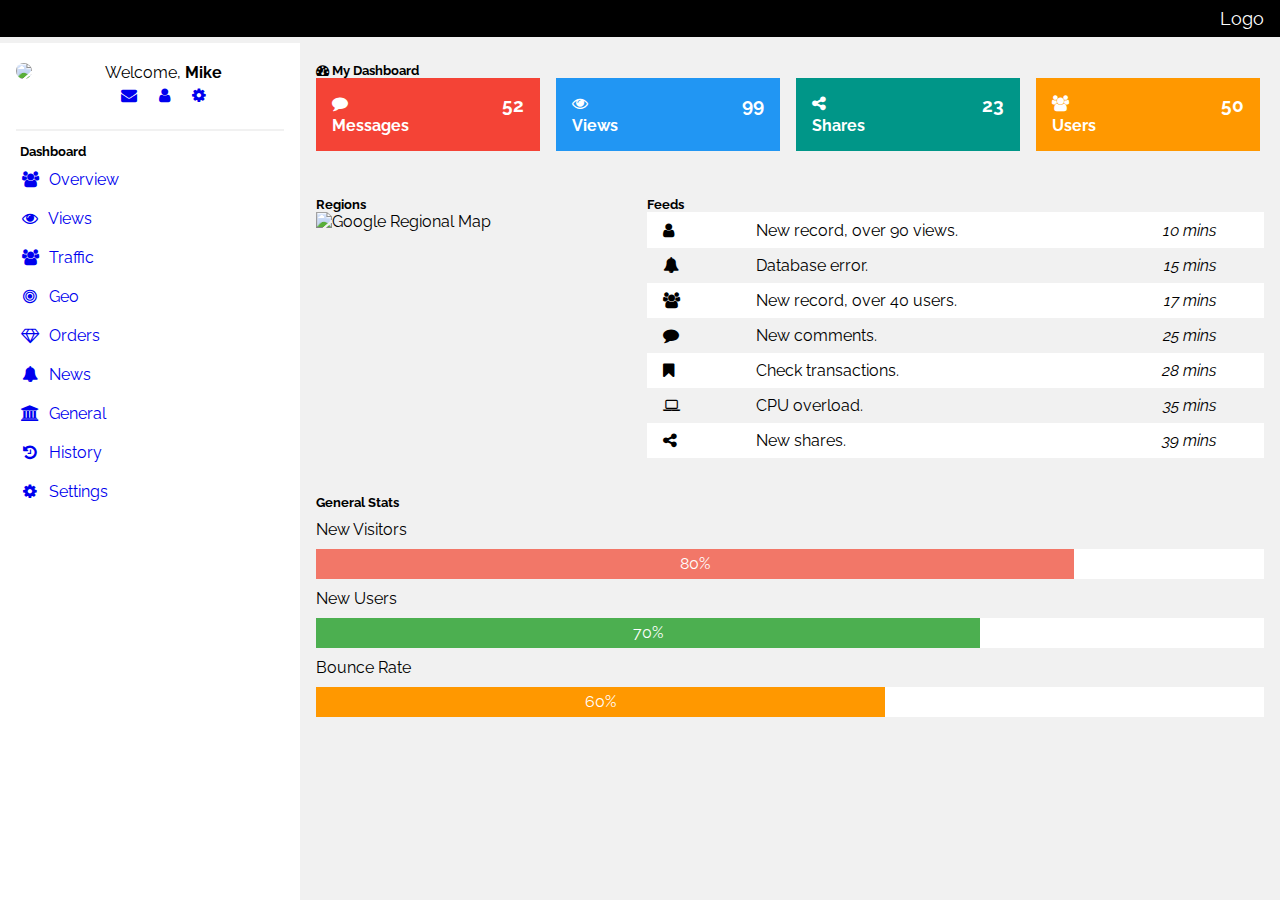
==== index.html @ c96e0cb7 "name change" ====
<!DOCTYPE html>
<html>
	<head>
		<title>Analytics Template</title>
		<meta charset="UTF-8">
		<meta name="viewport" content="width=device-width, initial-scale=1">
		<link rel="stylesheet" href="stylesheet.css" type="text/css">
		<link rel="stylesheet" href="grid-view.css">
		<link rel="stylesheet" href="https://www.w3schools.com/lib/w3.css">
		<link rel="stylesheet" href="https://fonts.googleapis.com/css?family=Raleway">
		<link rel="stylesheet" href="https://cdnjs.cloudflare.com/ajax/libs/font-awesome/4.7.0/css/font-awesome.min.css">
		<!-- Latest compiled and minified CSS -->
	</head>
	<body id="light-grey">
		<!-- Top container -->
		<div class="top-container clearfix">
			<button class="mobile-nav-btn" onclick="open()"><i class="fa fa-bars"></i>&nbsp;Menu
			</button>
			<span class="logo">Logo</span>
		</div>
		<!-- Sidenav/menu -->
		<nav class="sidenav animate-left" id="mySideNav">
			<div class="user-info clearfix">
				<div class="col-4 col">
					<img src="http://www.w3schools.com/w3images/avatar2.png" class="avatar">
				</div>
				<div class="col-8 col"><span>Welcome, <strong>Mike</strong></span><br>
					<a href="#" class="social-media-icons"><i class="fa fa-envelope"></i></a>
					<a href="#" class="social-media-icons"><i class="fa fa-user"></i></a>
					<a href="#" class="social-media-icons"><i class="fa fa-cog"></i></a>
				</div>
			<hr>
			<div class="container-dashboard clearfix">
				<h5>Dashboard</h5>
			</div>
				<a href="#" id="mobile-close-btn" onclick="close()" title="close menu"><i class="fa fa-remove fa-fw"></i>&nbsp; Close Menu</a>
				<a href="#" class="dashboard-btn"><i class="fa fa-users fa-fw"></i>&nbsp; Overview</a>
				<a href="#" class="dashboard-btn"><i class="fa fa-eye fa-fw"></i>&nbsp; Views</a>
				<a href="#" class="dashboard-btn"><i class="fa fa-users fa-fw"></i>&nbsp; Traffic</a>
				<a href="#" class="dashboard-btn"><i class="fa fa-bullseye fa-fw"></i>&nbsp; Geo</a>
				<a href="#" class="dashboard-btn"><i class="fa fa-diamond fa-fw"></i>&nbsp; Orders</a>
				<a href="#" class="dashboard-btn"><i class="fa fa-bell fa-fw"></i>&nbsp; News</a>
				<a href="#" class="dashboard-btn"><i class="fa fa-bank fa-fw"></i>&nbsp; General</a>
				<a href="#" class="dashboard-btn"><i class="fa fa-history fa-fw"></i>&nbsp; History</a>
				<a href="#" class="dashboard-btn"><i class="fa fa-cog fa-fw"></i>&nbsp; Settings</a>
		</nav>
		<!-- Overlay effect when opening sidenav on small screens -->
		<div class="sidenav-animate" onclick="close()" style="cursor: pointer; display: none;" title="close side menu" id="myOverlay"></div>
		<!-- PAGE CONTENT -->
		<div class="main">
			<!-- Header -->
			<header class="container clearfix"><b><h5><i class="fa fa-dashboard"></i> My Dashboard</h5></b></header>
			<div class="row clearfix">
				<div class="quarter clearfix">
					<div class="container color-container red">
						<div class="left"><i class="fa fa-comment w3-xxxlarge"></i>
						</div>
						<div class="right">
		       			<h3>52</h3>
		     			</div>
		     			<div class="clearfix"></div>
		     			<h4>Messages</h4>
					</div>
				</div>
				<div class="quarter">
			      <div class="container color-container blue">
			        	<div class="left"><i class="fa fa-eye w3-xxxlarge"></i></div>
			        	<div class="right">
			          	<h3>99</h3>
			        </div>
			        <div class="clearfix"></div>
			        <h4>Views</h4>
			      </div>
		    	</div>
			   <div class="quarter">
			      <div class="container color-container teal">
			        	<div class="left"><i class="fa fa-share-alt w3-xxxlarge"></i></div>
			        	<div class="right">
			          	<h3>23</h3>
			        	</div>
			        	<div class="clearfix"></div>
			        	<h4>Shares</h4>
			      </div>
			   </div>
			   <div class="quarter">
			      <div class="container orange color-container">
			        	<div class="left"><i class="fa fa-users w3-xxxlarge"></i></div>
			        	<div class="right">
			          	<h3>50</h3>
			        	</div>
			        <div class="clearfix"></div>
			        <h4>Users</h4>
			      </div>
			   </div>
			</div>
			<!-- News and Feeds -->
			<div class="container clearfix section">
				<div class="clearfix">
					<div class="col-4 map">
						<h5>Regions</h5>
						<img src="http://www.w3schools.com/w3images/region.jpg" alt="Google Regional Map">
					</div>
					<div class="col-8 feeds">
						<h5>Feeds</h5>
						<table class="feeds-table">
							<tbody>
								<tr>
									<td><i class="fa fa-user w3-blue w3-padding-tiny"></i></td>
									<td class="middle clearfix">New record, over 90 views.</td>
									<td class="right padding-right"><i>10 mins</i>
									</td>
								</tr>
								<tr>
            			<td><i class="fa fa-bell w3-red w3-padding-tiny"></i></td>
            			<td class="middle">Database error.</td>
            			<td class="right padding-right"><i>15 mins</i></td>
          			</tr>
								<tr>
			            <td><i class="fa fa-users w3-orange w3-text-white w3-padding-tiny"></i></td>
			            <td class="middle">New record, over 40 users.</td>
			            <td class="right padding-right"><i>17 mins</i></td>
			          </tr>
								<tr>
			            <td><i class="fa fa-comment w3-red w3-padding-tiny"></i></td>
			            <td class="middle">New comments.</td>
			            <td class="right padding-right"><i>25 mins</i></td>
			          </tr>
								<tr>
			            <td><i class="fa fa-bookmark w3-light-blue w3-padding-tiny"></i></td>
			            <td class="middle">Check transactions.</td>
			            <td class="right padding-right"><i>28 mins</i></td>
			          </tr>
								<tr>
			            <td><i class="fa fa-laptop w3-red w3-padding-tiny"></i></td>
			            <td class="middle">CPU overload.</td>
			            <td class="right padding-right"><i>35 mins</i></td>
			          </tr>
								<tr>
			            <td><i class="fa fa-share-alt w3-green w3-padding-tiny"></i></td>
			            <td class="middle">New shares.</td>
			            <td class="right padding-right"><i>39 mins</i></td>
			          </tr>
							</tbody>
						</table>
					</div>
				</div>
			</div>
			<section id="progressbars">
				<div class="container container2">
					<h5 class="progress-text">General Stats</h5>
					<p>New Visitors</p>
				<div class="wrapper-column">
					<div class="progressbar-full">
						<div class="progress-bar">
							<div class="inner-bar red2" id="bar-javascript" data-percent="80%">80%
							</div>
						</div>
						</div>
					</div>
					<p>New Users</p>
					<div class="wrapper-column">
						<div class="progressbar-full">
						<div class="progress-bar">
							<div class="inner-bar green" id="bar-javascript" data-percent="70%">70%
							</div>
						</div>
						</div>
					</div>
				<p>Bounce Rate</p>
				<div class="wrapper-column margin-bottom">
					<div class="progressbar-full">
						<div class="progress-bar">
							<div class="inner-bar yellow" id="bar-javascript" data-percent="60%">60%
							</div>
						</div>
						</div>
					</div>
				</div>
			</section>
		</div>
		<script>
		    $(window).on("scroll", function() {
            var innerBar = $(".inner-bar");
            var yScroll = window.pageYOffset;
            var position = $("#progressbars").offset().top;

            if (yScroll > position - 10) {

                $.each(innerBar, function(index, value) {
                    $(this).animate({
                        width: $(this).data("percent")
                    }, 1500);
                });
            }
        });
		</script>
	</body>
</html>
---- stylesheet.css ----
/**
*
**/

* {
	box-sizing: border-box;
	margin: 0;
	padding: 0;
}

#light-grey {
	font-family: "Raleway";
	background-color: #f1f1f1;
	color: #000;
}

.clearfix:before, .clearfix:after {
	clear: both;
	display: table;
	content: "";
}

.col-1 {width: 8.33%;}
.col-2 {width: 16.66%;}
.col-3 {width: 25%;}
.col-4 {width: 33.33%;}
.col-5 {width: 41.66%;}
.col-6 {width: 50%;}
.col-7 {width: 58.33%;}
.col-8 {width: 66.66%;}
.col-9 {width: 75%;}
.col-10 {width: 83.33%;}
.col-11 {width: 91.66%;}
.col-12 {width: 100%;}

.container {
	padding: 0.01em 16px;
}

/* Top container */

.top-container {
	z-index: 4;
	background-color: #000;
	color: #fff;
	padding: 8px 16px;
	font-size: 18px;
	top: 0;
	position: fixed;
	width: 100%;
}

.mobile-nav-btn {
	display: none;
	padding: 0;
	color: #fff;
	border: none;
	outline: 0;
	overflow: hidden;
	text-decoration: none;
	cursor: pointer;
	white-space: nowrap;
}

.logo {
	float: right;
}

/* Sidenav/menu */

.sidenav {
	z-index: 3;
	width: 300px;
	height: 100%;
	background-color: #fff;
	position: fixed;
	overflow: auto;
}

.user-info {
	padding: 0.01em 16px;
	margin-top: 20px;
}

.col {
	float: left;
}

.col-8 {
	margin-bottom: 20px;
}

.avatar {
	width: 46px;
	margin-right: 16px;
	border-radius: 50%;
	border-style: none;
}

.sidenav a:not(.social-media-icons) {
	display: block;
}

.social-media-icons {
	display: inline-block;
	padding: 4px 2px 4px 16px;
	text-decoration: none;
	background-color .25s,color .15s,box-shadow .15s,opacity .25s,filter .25s,border .15s;
}

.sidenav.fa {
	background-color .25s,color .15s,box-shadow .15s,opacity .25s,filter .25s,border .15s;
}

.fa-envelope:hover {
	color: red;
}

.fa-user:hover {
	color: green;
}

.fa-cog:hover {
	color: blue;
}

.container-dashboard {
	display: inline-block;
	padding-left: 4px;
}

.container-dashboard h5 {
	font-family: inherit;
}

.sidenav hr {
	border: 1px solid #f1f1f1;
	margin: 10px 0px;
}

#mobile-close-btn {
	padding: 4px 2px 4px 16px;
	text-decoration: none;
	color: #fff;
   background-color: #616161;
   width: 100%;
   display: none;
}

.dashboard-btn {
	padding: 10px 2px 10px 4px;
	text-decoration: none;
	display: inline-block;
	background-color .25s,color .15s,box-shadow .15s,opacity .25s,filter .25s,border .15s;
}

.dashboard-btn:hover {
	background-color: #f1f1f1;
}

.dashboard-btn:focus {
	background-color: #2196F3;
	color: #fff;
	margin: 0;
	padding: 10px;
}

.dashboard-btn:last-child {
	margin-bottom: 15px;
}

@keyframes animateleft {
	0% {
		left: -300px;
		opacity: 0;
	}
	100% {
		left: 0;
		opacity: 1;
	}
}

/* PAGE CONTENT */

div.main {
	margin-top: 43px;
	margin-left: 300px;
	transition: margin-left .4s;
}

/* Header */

.container h5:not(.progress-text) {
	margin-top: 20px;
	font-family: inherit;
}

.row {
	padding: 0 8px;
	margin-bottom: 16px;
}

.quarter {
	width: 24.9%;
	float: left;
	padding: 0 8px;
}

.color-container h3, .container h4 {
	font-family: inherit;
}

.color-container {
	color: #fff;
	padding: 16px;
}

.red {
	background-color: #f44336;
}

.left {
	float: left;
}

.right {
	float: right;
}

.blue {
	background-color: #2196F3;
}

.teal {
	background-color: #009688;
}

.orange {
	background-color: #ff9800;
}

/* News and Feeds */

.section {
	margin-top: 16px;
	margin-bottom: 16px;
}

.map {
	display: inline-block;
	float: left;
	margin-top: 10px;
}

.feeds {
	display: inline-block;
	float: left;
	padding-left: 15px;
}

.map img {
	width: 100%;
	border-style: none;
}

.feeds {
	float: left;
	margin-top: 10px;
}

.feeds h5 {
	margin-top: 10px;
}

.feeds-table {
	width: 100%;
}

table {
	border-top: 1px solid #fff;
	border-collapse: collapse;
}

tr {
	width: 100%;
	padding: 8px;
}

tr:nth-child(odd) {
	background-color: #fff;
}

td {
	padding: 8px 32px 8px 16px;
}

.padding-right {
	padding-right: 48px;
}

.middle {
	text-align: left;
}

/*Progress Bar*/

.progress-text {
	margin-bottom: 10px;
	font-family: inherit;
}

.progress-text {
	width: 90%;
}

.container2 p {
	margin: 10px 0;
}

.progress-bar {
	position: relative;
  background-color: #fff;
  padding: 15px 0;
}

.progressbar-full {
	width: 100%;
}

.inner-bar {
	overflow: hidden;
	position: absolute;
	height: 100%;
	top: 0;
	bottom: 0;
	text-align: center;
	padding: 5px;
	color: #fff;
}

.red2 {
	background-color: #f27768;
	width: 80%;
}

.green {
	background-color: #4CAF50;
	width: 70%;
}

.yellow {
	background-color: #ff9800;
	width: 60%;
}

.margin-bottom {
	margin-bottom: 30px;
}
---- grid-view.css ----
.col-1 {width: 8.33%;}
.col-2 {width: 16.66%;}
.col-3 {width: 25%;}
.col-4 {width: 33.33%;}
.col-5 {width: 41.66%;}
.col-6 {width: 50%;}
.col-7 {width: 58.33%;}
.col-8 {width: 66.66%;}
.col-9 {width: 75%;}
.col-10 {width: 83.33%;}
.col-11 {width: 91.66%;}
.col-12 {width: 100%;}
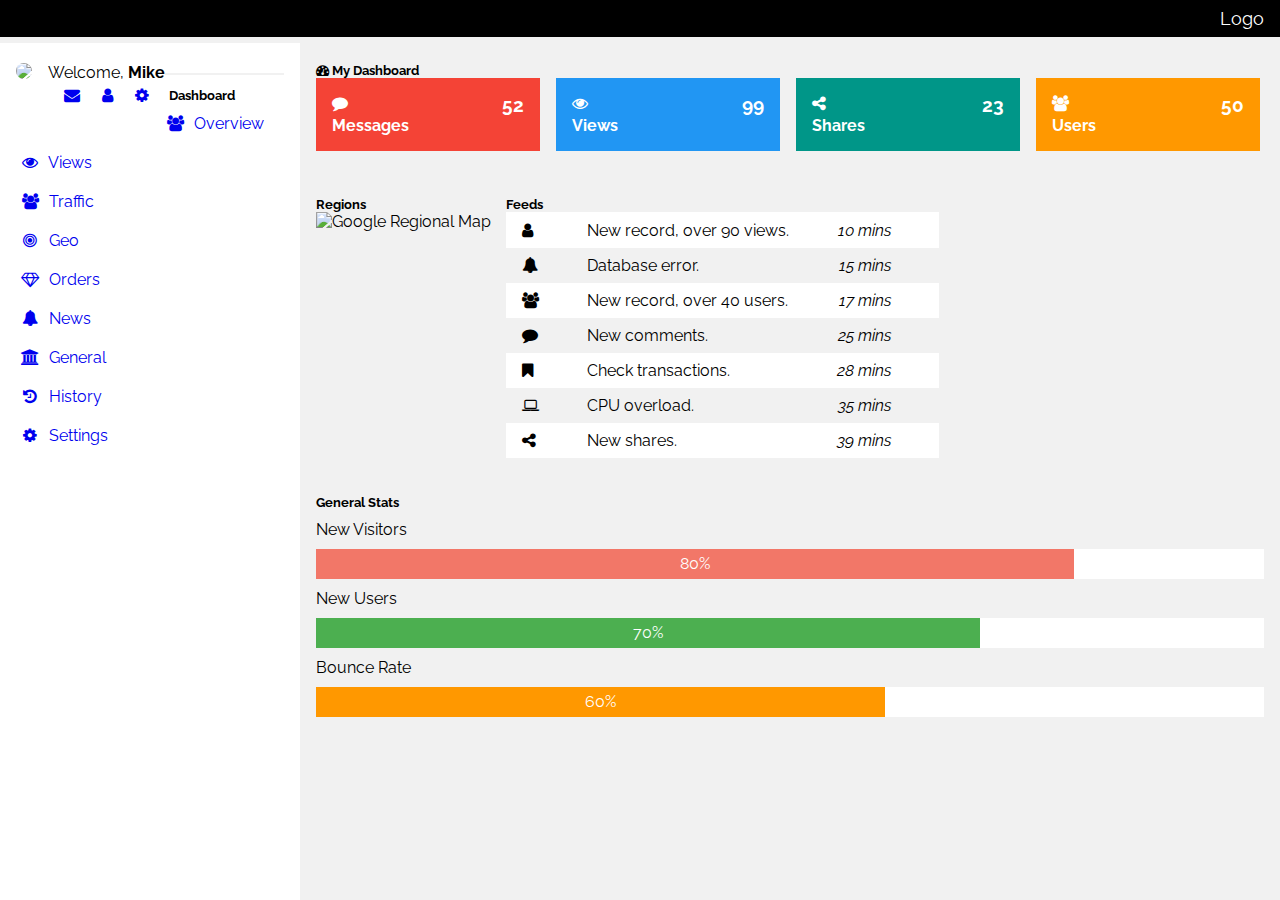
==== commit 0c72d424: "javascript" ====
--- a/index.html
+++ b/index.html
@@ -9,8 +9,6 @@
 		<link rel="stylesheet" href="https://www.w3schools.com/lib/w3.css">
 		<link rel="stylesheet" href="https://fonts.googleapis.com/css?family=Raleway">
 		<link rel="stylesheet" href="https://cdnjs.cloudflare.com/ajax/libs/font-awesome/4.7.0/css/font-awesome.min.css">
-		<!-- Latest compiled and minified CSS -->
-	</head>
 	<body id="light-grey">
 		<!-- Top container -->
 		<div class="top-container clearfix">
--- a/stylesheet.css
+++ b/stylesheet.css
@@ -1,37 +1,12 @@
 /**
 *
 **/
-
-* {
-	box-sizing: border-box;
-	margin: 0;
-	padding: 0;
-}
 
 #light-grey {
 	font-family: "Raleway";
 	background-color: #f1f1f1;
 	color: #000;
 }
-
-.clearfix:before, .clearfix:after {
-	clear: both;
-	display: table;
-	content: "";
-}
-
-.col-1 {width: 8.33%;}
-.col-2 {width: 16.66%;}
-.col-3 {width: 25%;}
-.col-4 {width: 33.33%;}
-.col-5 {width: 41.66%;}
-.col-6 {width: 50%;}
-.col-7 {width: 58.33%;}
-.col-8 {width: 66.66%;}
-.col-9 {width: 75%;}
-.col-10 {width: 83.33%;}
-.col-11 {width: 91.66%;}
-.col-12 {width: 100%;}
 
 .container {
 	padding: 0.01em 16px;
@@ -80,10 +55,6 @@
 .user-info {
 	padding: 0.01em 16px;
 	margin-top: 20px;
-}
-
-.col {
-	float: left;
 }
 
 .col-8 {
--- a/grid-view.css
+++ b/grid-view.css
@@ -1,12 +1,70 @@
-.col-1 {width: 8.33%;}
-.col-2 {width: 16.66%;}
-.col-3 {width: 25%;}
-.col-4 {width: 33.33%;}
-.col-5 {width: 41.66%;}
-.col-6 {width: 50%;}
-.col-7 {width: 58.33%;}
-.col-8 {width: 66.66%;}
-.col-9 {width: 75%;}
-.col-10 {width: 83.33%;}
-.col-11 {width: 91.66%;}
-.col-12 {width: 100%;}+/**
+	*
+**/
+
+* {
+	box-sizing: border-box;
+	padding: 0;
+	margin: 0;
+}
+
+.clearfix::after,
+.clearfix::before {
+	display: table;
+	content: " ";
+	clear: both;
+}
+
+#gray {
+	color: #000;
+	background-color: #f5f7f8;
+}
+
+[class^="col-"] {
+	float: left;
+}
+
+@media (min-width: 300px) and (max-width: 600px) {
+.col-sm-1{width:8.33333%}
+.col-sm-2{width:16.66666%}
+.col-sm-3,.mquarter{width:24.99999%}
+.col-sm-4,.mthird{width:33.33333%}
+.col-sm-5{width:41.66666%}
+.col-sm-6,.mhalf{width:49.99999%}
+.col-sm-7{width:58.33333%}
+.col-sm-8,.mtwothird{width:66.66666%}
+.col-sm-9,.mthreequarter{width:74.99999%}
+.col-sm-10{width:83.33333%}
+.col-sm-11{width:91.66666%}
+.col-sm-12{width:100%}
+}
+
+@media (min-width: 601px) and (max-width: 749px){
+.col-m-1 {width: 8.33%;}
+.col-m-2 {width: 16.66%;}
+.col-m-3 {width: 25%;}
+.col-m-4 {width: 33.33%;}
+.col-m-5 {width: 41.66%;}
+.col-m-6 {width: 50%;}
+.col-m-7 {width: 58.33%;}
+.col-m-8 {width: 66.66%;}
+.col-m-9 {width: 75%;}
+.col-m-10 {width: 83.33%;}
+.col-m-11 {width: 91.66%;}
+.col-m-12 {width: 100%;}
+
+
+@media (min-width:750px) and (max-width: 1050px) {
+.col-lg-1{width:8.33333%}
+.col-lg-2{width:16.66666%}
+.col-lg-3,.lquarter{width:24.99999%}
+.col-lg-4,.lthird{width:33.33333%}
+.col-lg-5{width:41.66666%}
+.col-lg-6,.lhalf{width:49.99999%}
+.col-lg-7{width:58.33333%}
+.col-lg-8,.ltwothird{width:66.66666%}
+.col-lg-9,.lthreequarter{width:74.99999%}
+.col-lg-10{width:83.33333%}
+.col-lg-11{width:91.66666%}
+.col-lg-12{width:100%}
+}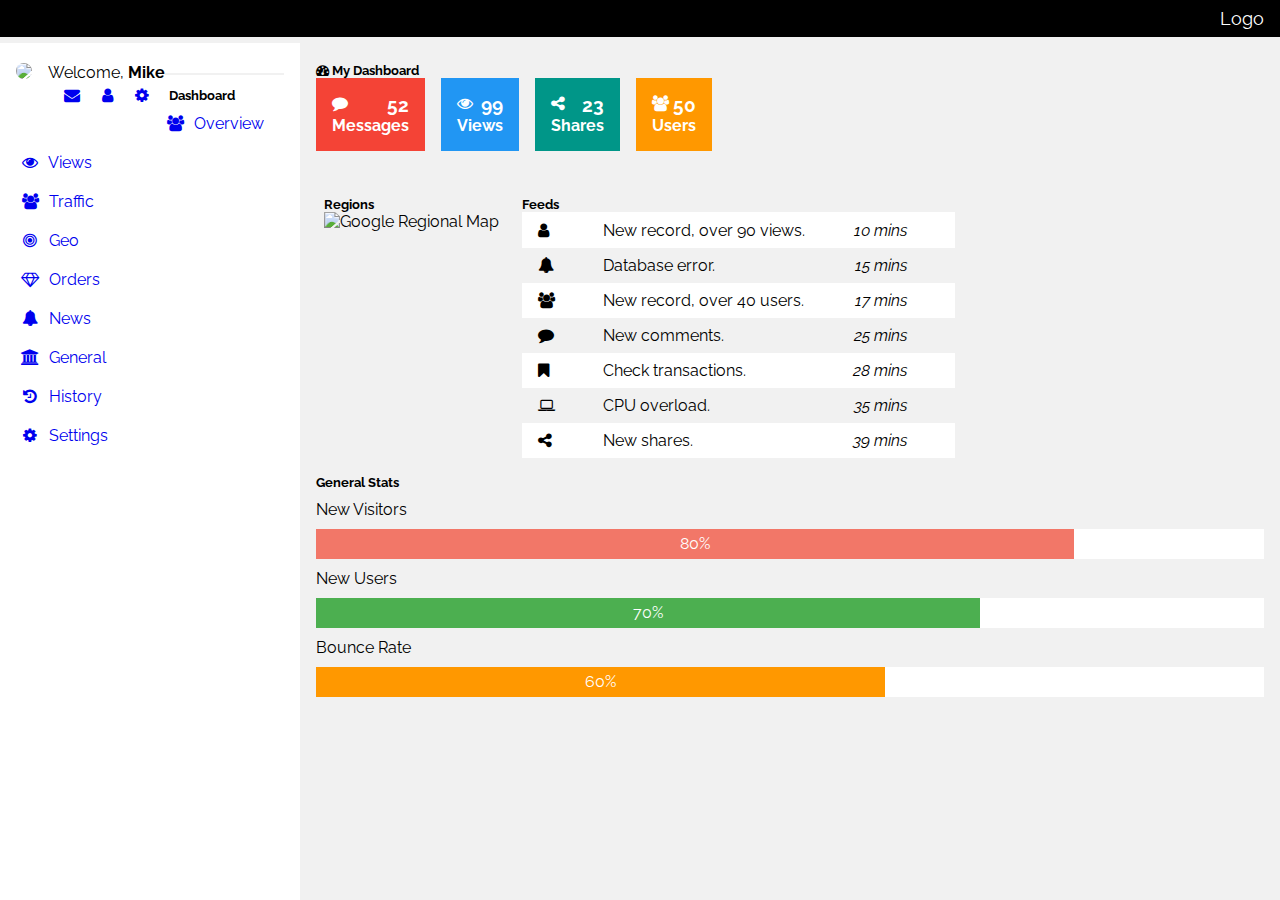
==== commit 14cb1b45: "javascript" ====
--- a/index.html
+++ b/index.html
@@ -22,7 +22,7 @@
 				<div class="col-4 col">
 					<img src="http://www.w3schools.com/w3images/avatar2.png" class="avatar">
 				</div>
-				<div class="col-8 col"><span>Welcome, <strong>Mike</strong></span><br>
+				<div class="col-sm-8 col-m-8 col-lg-8"><span>Welcome, <strong>Mike</strong></span><br>
 					<a href="#" class="social-media-icons"><i class="fa fa-envelope"></i></a>
 					<a href="#" class="social-media-icons"><i class="fa fa-user"></i></a>
 					<a href="#" class="social-media-icons"><i class="fa fa-cog"></i></a>
@@ -49,7 +49,7 @@
 			<!-- Header -->
 			<header class="container clearfix"><b><h5><i class="fa fa-dashboard"></i> My Dashboard</h5></b></header>
 			<div class="row clearfix">
-				<div class="quarter clearfix">
+				<div class="col-sm-12 col-m-12 col-lg-3 clearfix">
 					<div class="container color-container red">
 						<div class="left"><i class="fa fa-comment w3-xxxlarge"></i>
 						</div>
@@ -60,7 +60,7 @@
 		     			<h4>Messages</h4>
 					</div>
 				</div>
-				<div class="quarter">
+				<div class="col-sm-12 col-m-12 col-lg-3">
 			      <div class="container color-container blue">
 			        	<div class="left"><i class="fa fa-eye w3-xxxlarge"></i></div>
 			        	<div class="right">
@@ -70,7 +70,7 @@
 			        <h4>Views</h4>
 			      </div>
 		    	</div>
-			   <div class="quarter">
+			   <div class="col-sm-12 col-m-12 col-lg-3">
 			      <div class="container color-container teal">
 			        	<div class="left"><i class="fa fa-share-alt w3-xxxlarge"></i></div>
 			        	<div class="right">
@@ -80,7 +80,7 @@
 			        	<h4>Shares</h4>
 			      </div>
 			   </div>
-			   <div class="quarter">
+			   <div class="col-sm-12 col-m-12 col-lg-3">
 			      <div class="container orange color-container">
 			        	<div class="left"><i class="fa fa-users w3-xxxlarge"></i></div>
 			        	<div class="right">
@@ -94,11 +94,11 @@
 			<!-- News and Feeds -->
 			<div class="container clearfix section">
 				<div class="clearfix">
-					<div class="col-4 map">
+					<div class="col-sm-12 col-m-12 col-lg-4 map">
 						<h5>Regions</h5>
 						<img src="http://www.w3schools.com/w3images/region.jpg" alt="Google Regional Map">
 					</div>
-					<div class="col-8 feeds">
+					<div class="col-sm-12 col-m-12 col-lg-12 feeds">
 						<h5>Feeds</h5>
 						<table class="feeds-table">
 							<tbody>
@@ -150,7 +150,7 @@
 				<div class="wrapper-column">
 					<div class="progressbar-full">
 						<div class="progress-bar">
-							<div class="inner-bar red2" id="bar-javascript" data-percent="80%">80%
+							<div class="inner-bar red2" data-percent="80%">80%
 							</div>
 						</div>
 						</div>
@@ -159,7 +159,7 @@
 					<div class="wrapper-column">
 						<div class="progressbar-full">
 						<div class="progress-bar">
-							<div class="inner-bar green" id="bar-javascript" data-percent="70%">70%
+							<div class="inner-bar green" data-percent="70%">70%
 							</div>
 						</div>
 						</div>
@@ -168,7 +168,7 @@
 				<div class="wrapper-column margin-bottom">
 					<div class="progressbar-full">
 						<div class="progress-bar">
-							<div class="inner-bar yellow" id="bar-javascript" data-percent="60%">60%
+							<div class="inner-bar yellow" data-percent="60%">60%
 							</div>
 						</div>
 						</div>
--- a/stylesheet.css
+++ b/stylesheet.css
@@ -57,7 +57,7 @@
 	margin-top: 20px;
 }
 
-.col-8 {
+.col-lg-8, .col-sm-8, .col-m-8 {
 	margin-bottom: 20px;
 }
 
@@ -171,8 +171,7 @@
 	margin-bottom: 16px;
 }
 
-.quarter {
-	width: 24.9%;
+.col-sm-12, .col-m-12, .col-lg-3 {
 	float: left;
 	padding: 0 8px;
 }
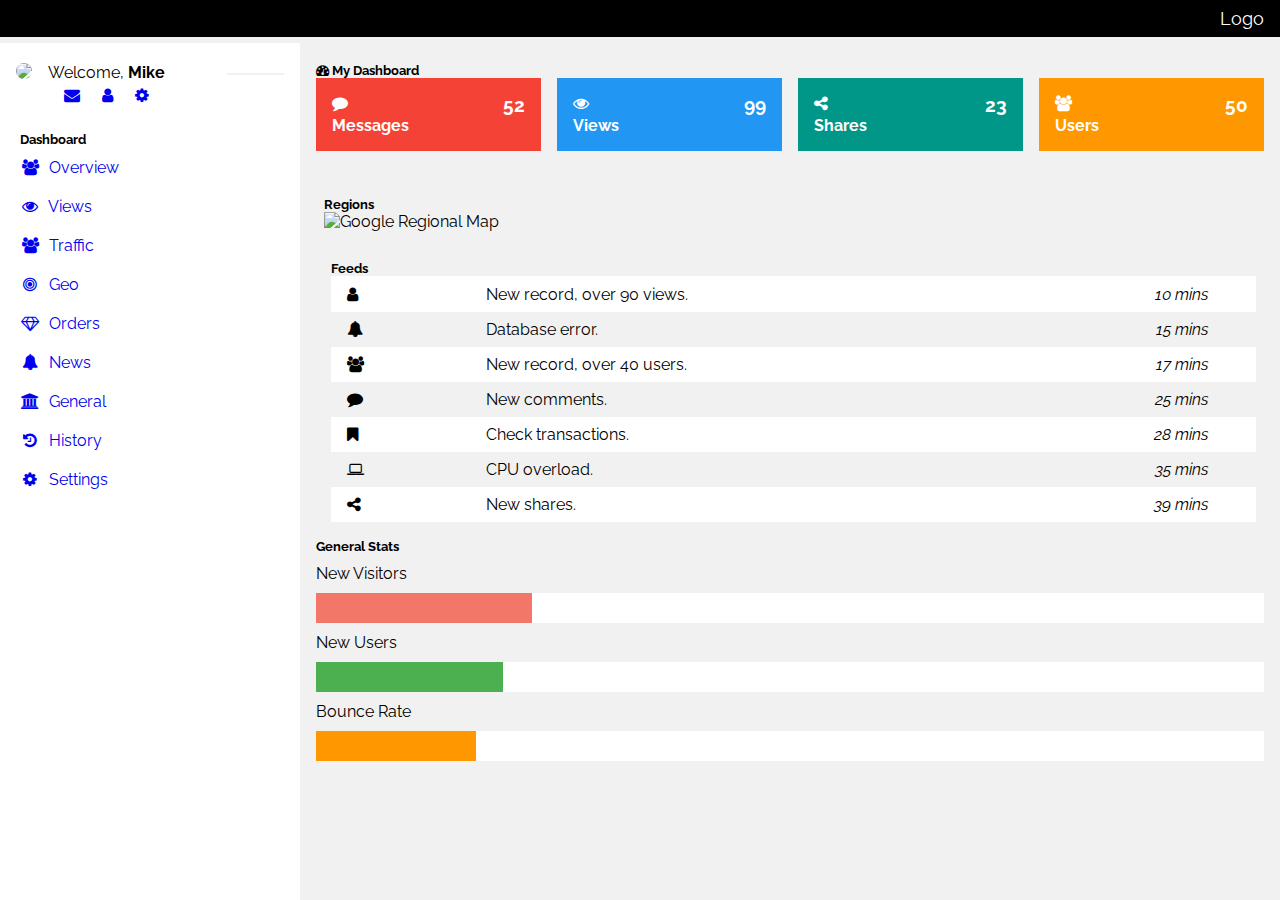
==== commit 459656ea: "Fixes" ====
--- a/index.html
+++ b/index.html
@@ -150,7 +150,7 @@
 				<div class="wrapper-column">
 					<div class="progressbar-full">
 						<div class="progress-bar">
-							<div class="inner-bar red2" data-percent="80%">80%
+							<div class="inner-bar red2" data-percent="80%">
 							</div>
 						</div>
 						</div>
@@ -159,7 +159,7 @@
 					<div class="wrapper-column">
 						<div class="progressbar-full">
 						<div class="progress-bar">
-							<div class="inner-bar green" data-percent="70%">70%
+							<div class="inner-bar green" data-percent="70%">
 							</div>
 						</div>
 						</div>
@@ -168,7 +168,7 @@
 				<div class="wrapper-column margin-bottom">
 					<div class="progressbar-full">
 						<div class="progress-bar">
-							<div class="inner-bar yellow" data-percent="60%">60%
+							<div class="inner-bar yellow" data-percent="60%">
 							</div>
 						</div>
 						</div>
@@ -176,21 +176,15 @@
 				</div>
 			</section>
 		</div>
+		<script src="https://cdnjs.cloudflare.com/ajax/libs/jquery/3.2.1/jquery.min.js"></script>
 		<script>
-		    $(window).on("scroll", function() {
-            var innerBar = $(".inner-bar");
-            var yScroll = window.pageYOffset;
-            var position = $("#progressbars").offset().top;
-
-            if (yScroll > position - 10) {
-
-                $.each(innerBar, function(index, value) {
-                    $(this).animate({
-                        width: $(this).data("percent")
-                    }, 1500);
-                });
-            }
-        });
+		    $(function(){
+            $('.inner-bar').each(function(){
+               $(this).animate({
+                   width: $(this).data('percent')
+							 }, 2000);
+						});
+				})
 		</script>
 	</body>
 </html>--- a/stylesheet.css
+++ b/stylesheet.css
@@ -310,17 +310,14 @@
 
 .red2 {
 	background-color: #f27768;
-	width: 80%;
 }
 
 .green {
 	background-color: #4CAF50;
-	width: 70%;
 }
 
 .yellow {
 	background-color: #ff9800;
-	width: 60%;
 }
 
 .margin-bottom {
--- a/grid-view.css
+++ b/grid-view.css
@@ -39,22 +39,57 @@
 .col-sm-12{width:100%}
 }
 
-@media (min-width: 601px) and (max-width: 749px){
-.col-m-1 {width: 8.33%;}
-.col-m-2 {width: 16.66%;}
-.col-m-3 {width: 25%;}
-.col-m-4 {width: 33.33%;}
-.col-m-5 {width: 41.66%;}
-.col-m-6 {width: 50%;}
-.col-m-7 {width: 58.33%;}
-.col-m-8 {width: 66.66%;}
-.col-m-9 {width: 75%;}
-.col-m-10 {width: 83.33%;}
-.col-m-11 {width: 91.66%;}
-.col-m-12 {width: 100%;}
+@media (min-width: 601px) and (max-width: 749px) {
+	.col-m-1 {
+		width: 8.33%;
+	}
 
+	.col-m-2 {
+		width: 16.66%;
+	}
 
-@media (min-width:750px) and (max-width: 1050px) {
+	.col-m-3 {
+		width: 25%;
+	}
+
+	.col-m-4 {
+		width: 33.33%;
+	}
+
+	.col-m-5 {
+		width: 41.66%;
+	}
+
+	.col-m-6 {
+		width: 50%;
+	}
+
+	.col-m-7 {
+		width: 58.33%;
+	}
+
+	.col-m-8 {
+		width: 66.66%;
+	}
+
+	.col-m-9 {
+		width: 75%;
+	}
+
+	.col-m-10 {
+		width: 83.33%;
+	}
+
+	.col-m-11 {
+		width: 91.66%;
+	}
+
+	.col-m-12 {
+		width: 100%;
+	}
+}
+
+@media (min-width:750px) {
 .col-lg-1{width:8.33333%}
 .col-lg-2{width:16.66666%}
 .col-lg-3,.lquarter{width:24.99999%}
@@ -66,5 +101,5 @@
 .col-lg-9,.lthreequarter{width:74.99999%}
 .col-lg-10{width:83.33333%}
 .col-lg-11{width:91.66666%}
-.col-lg-12{width:100%}
+.col-lg-12{width:100%;}
 }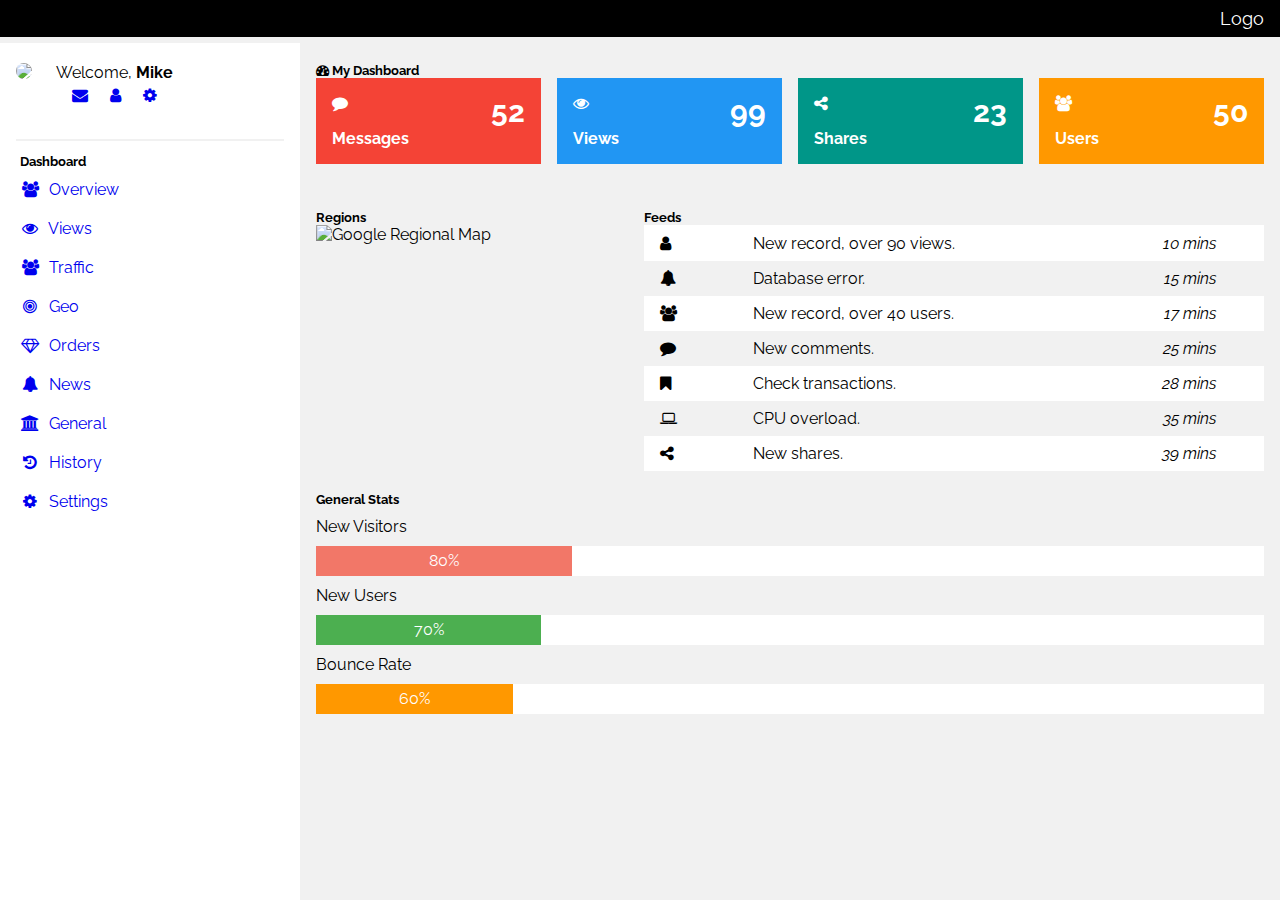
==== commit ac5a395a: "progressbars, @media and columns fixed" ====
--- a/index.html
+++ b/index.html
@@ -22,7 +22,7 @@
 				<div class="col-4 col">
 					<img src="http://www.w3schools.com/w3images/avatar2.png" class="avatar">
 				</div>
-				<div class="col-sm-8 col-m-8 col-lg-8"><span>Welcome, <strong>Mike</strong></span><br>
+				<div class="col-sm-12 col-m-12 col-lg-8"><span>Welcome, <strong>Mike</strong></span><br>
 					<a href="#" class="social-media-icons"><i class="fa fa-envelope"></i></a>
 					<a href="#" class="social-media-icons"><i class="fa fa-user"></i></a>
 					<a href="#" class="social-media-icons"><i class="fa fa-cog"></i></a>
@@ -98,7 +98,7 @@
 						<h5>Regions</h5>
 						<img src="http://www.w3schools.com/w3images/region.jpg" alt="Google Regional Map">
 					</div>
-					<div class="col-sm-12 col-m-12 col-lg-12 feeds">
+					<div class="col-sm-12 col-m-12 col-lg-8 feeds">
 						<h5>Feeds</h5>
 						<table class="feeds-table">
 							<tbody>
@@ -150,7 +150,7 @@
 				<div class="wrapper-column">
 					<div class="progressbar-full">
 						<div class="progress-bar">
-							<div class="inner-bar red2" data-percent="80%">
+							<div class="inner-bar red2" data-percent="80%">80%
 							</div>
 						</div>
 						</div>
@@ -159,7 +159,7 @@
 					<div class="wrapper-column">
 						<div class="progressbar-full">
 						<div class="progress-bar">
-							<div class="inner-bar green" data-percent="70%">
+							<div class="inner-bar green" data-percent="70%">70%
 							</div>
 						</div>
 						</div>
@@ -168,7 +168,7 @@
 				<div class="wrapper-column margin-bottom">
 					<div class="progressbar-full">
 						<div class="progress-bar">
-							<div class="inner-bar yellow" data-percent="60%">
+							<div class="inner-bar yellow" data-percent="60%">60%
 							</div>
 						</div>
 						</div>
@@ -176,9 +176,25 @@
 				</div>
 			</section>
 		</div>
-		<script src="https://cdnjs.cloudflare.com/ajax/libs/jquery/3.2.1/jquery.min.js"></script>
+	<script src="https://cdnjs.cloudflare.com/ajax/libs/jquery/3.2.1/jquery.min.js"></script>
+		<!--<script>
+		    $(window).on("scroll", function() {
+            var innerBar = $(".inner-bar");
+            var yScroll = window.pageYOffset;
+            var position = $("#progressbars").offset().top;
+
+            if (yScroll > position - 10) {
+
+                $.each(innerBar, function(index, value) {
+                    $(this).animate({
+                        width: $(this).data("percent")
+                    }, 1500);
+                });
+            }
+        });
+		</script>-->
 		<script>
-		    $(function(){
+					    $(function(){
             $('.inner-bar').each(function(){
                $(this).animate({
                    width: $(this).data('percent')
--- a/stylesheet.css
+++ b/stylesheet.css
@@ -66,6 +66,12 @@
 	margin-right: 16px;
 	border-radius: 50%;
 	border-style: none;
+}
+
+hr {
+	display: block;
+	float: left;
+	width: 100%;
 }
 
 .sidenav a:not(.social-media-icons) {
@@ -180,6 +186,10 @@
 	font-family: inherit;
 }
 
+.color-container h3 {
+	font-size: 30px;
+}
+
 .color-container {
 	color: #fff;
 	padding: 16px;
@@ -213,29 +223,25 @@
 
 .section {
 	margin-top: 16px;
-	margin-bottom: 16px;
 }
 
 .map {
 	display: inline-block;
-	float: left;
 	margin-top: 10px;
+	padding-left: 0;
+	padding-right: 0;
 }
 
 .feeds {
 	display: inline-block;
-	float: left;
 	padding-left: 15px;
+	margin-top: 10px;
+	padding-right: 0;
 }
 
 .map img {
 	width: 100%;
 	border-style: none;
-}
-
-.feeds {
-	float: left;
-	margin-top: 10px;
 }
 
 .feeds h5 {
--- a/grid-view.css
+++ b/grid-view.css
@@ -25,81 +25,47 @@
 }
 
 @media (min-width: 300px) and (max-width: 600px) {
-.col-sm-1{width:8.33333%}
-.col-sm-2{width:16.66666%}
-.col-sm-3,.mquarter{width:24.99999%}
-.col-sm-4,.mthird{width:33.33333%}
-.col-sm-5{width:41.66666%}
-.col-sm-6,.mhalf{width:49.99999%}
-.col-sm-7{width:58.33333%}
-.col-sm-8,.mtwothird{width:66.66666%}
-.col-sm-9,.mthreequarter{width:74.99999%}
-.col-sm-10{width:83.33333%}
-.col-sm-11{width:91.66666%}
-.col-sm-12{width:100%}
+.col-sm-1{width: 8%}
+.col-sm-2{width: 16%}
+.col-sm-3{width: 25%}
+.col-sm-4{width: 33%}
+.col-sm-5{width: 41%}
+.col-sm-6{width: 50%}
+.col-sm-7{width: 58%}
+.col-sm-8{width: 67%}
+.col-sm-9{width: 75%}
+.col-sm-10{width: 83%}
+.col-sm-11{width: 91%}
+.col-sm-12{width: 100%}
 }
 
 @media (min-width: 601px) and (max-width: 749px) {
-	.col-m-1 {
-		width: 8.33%;
-	}
-
-	.col-m-2 {
-		width: 16.66%;
-	}
-
-	.col-m-3 {
-		width: 25%;
-	}
-
-	.col-m-4 {
-		width: 33.33%;
-	}
-
-	.col-m-5 {
-		width: 41.66%;
-	}
-
-	.col-m-6 {
-		width: 50%;
-	}
-
-	.col-m-7 {
-		width: 58.33%;
-	}
-
-	.col-m-8 {
-		width: 66.66%;
-	}
-
-	.col-m-9 {
-		width: 75%;
-	}
-
-	.col-m-10 {
-		width: 83.33%;
-	}
-
-	.col-m-11 {
-		width: 91.66%;
-	}
-
-	.col-m-12 {
-		width: 100%;
-	}
+.col-m-1 {width: 8%;}
+.col-m-2 {width: 16%;}
+.col-m-3 {width: 25%;}
+.col-m-4 {width: 33%;}
+.col-m-5 {width: 41%;}
+.col-m-6 {width: 50%;}
+.col-m-7 {width: 58%;}
+.col-m-8 {width: 67%;}
+.col-m-9 {width: 75%;}
+.col-m-10 {width: 83%;}
+.col-m-11 {width: 91%;}
+.col-m-12 {width: 100%;}
 }
 
+
 @media (min-width:750px) {
-.col-lg-1{width:8.33333%}
-.col-lg-2{width:16.66666%}
-.col-lg-3,.lquarter{width:24.99999%}
-.col-lg-4,.lthird{width:33.33333%}
-.col-lg-5{width:41.66666%}
-.col-lg-6,.lhalf{width:49.99999%}
-.col-lg-7{width:58.33333%}
-.col-lg-8,.ltwothird{width:66.66666%}
-.col-lg-9,.lthreequarter{width:74.99999%}
-.col-lg-10{width:83.33333%}
-.col-lg-11{width:91.66666%}
-.col-lg-12{width:100%;}
+.col-lg-1{width: 8%}
+.col-lg-2{width: 16%}
+.col-lg-3{width: 25%}
+.col-lg-4{width: 33%}
+.col-lg-5{width: 41%}
+.col-lg-6{width: 50%}
+.col-lg-7{width: 58%}
+.col-lg-8{width: 67%}
+.col-lg-9{width: 75%}
+.col-lg-10{width: 83%}
+.col-lg-11{width: 91%}
+.col-lg-12{width: 100%}
 }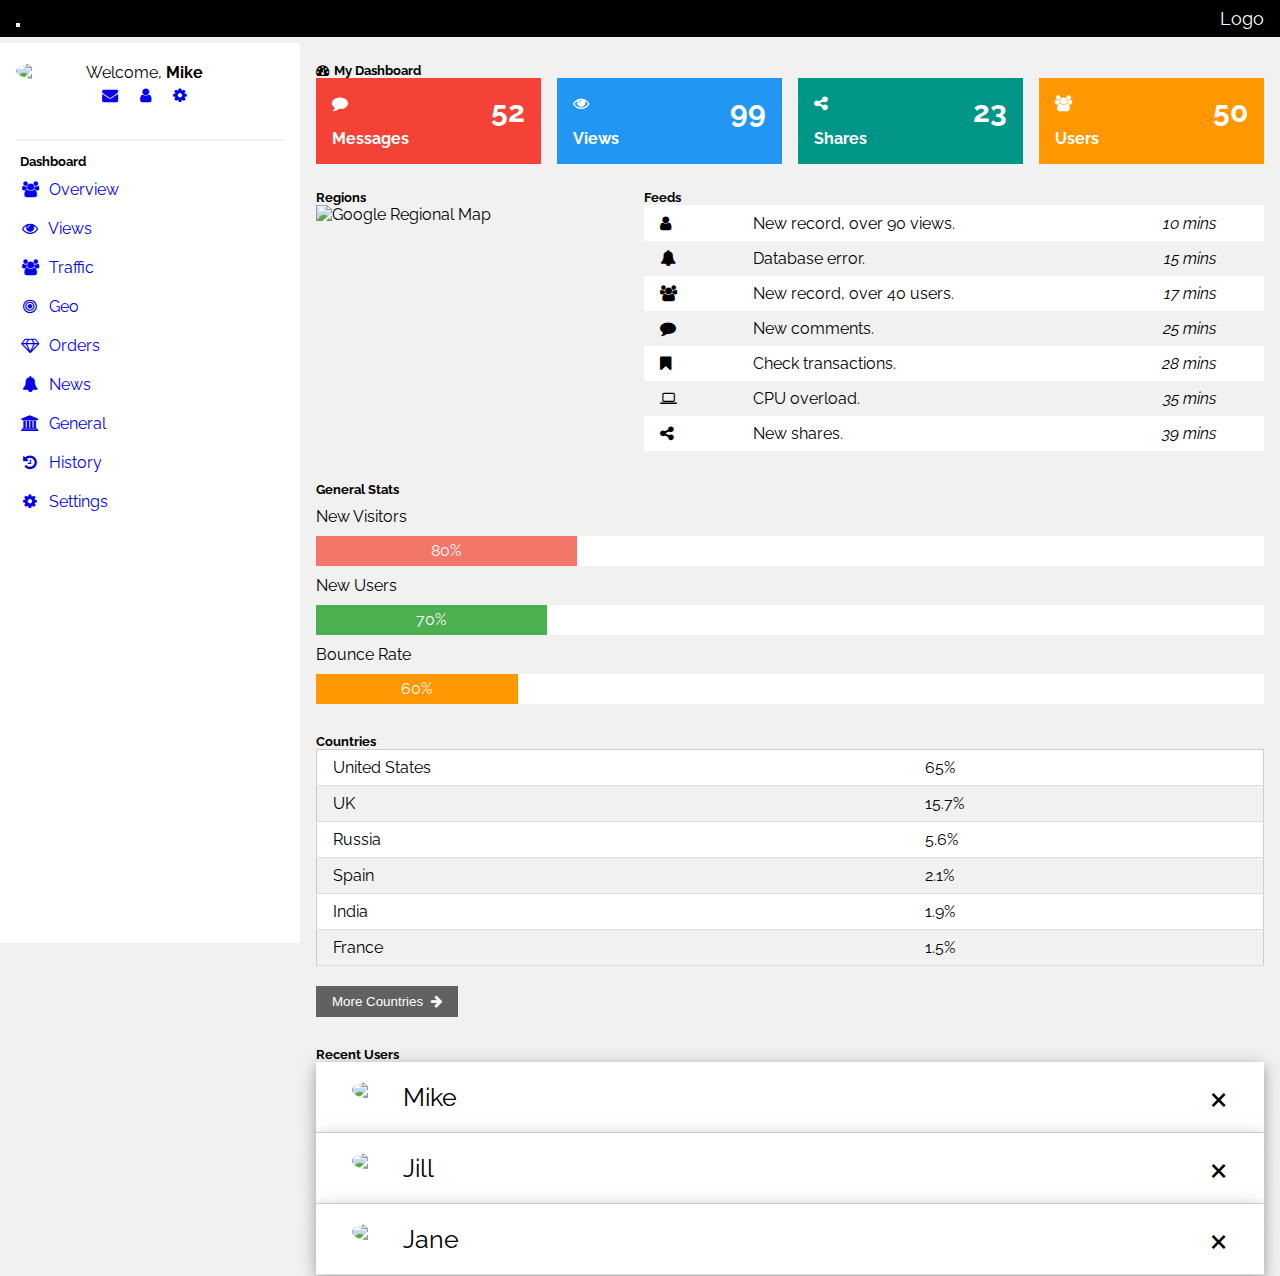
==== commit 24485128: "tables and javascript" ====
--- a/index.html
+++ b/index.html
@@ -12,14 +12,15 @@
 	<body id="light-grey">
 		<!-- Top container -->
 		<div class="top-container clearfix">
-			<button class="mobile-nav-btn" onclick="open()"><i class="fa fa-bars"></i>&nbsp;Menu
-			</button>
 			<span class="logo">Logo</span>
+			<button class="openbtn"></button>
 		</div>
 		<!-- Sidenav/menu -->
-		<nav class="sidenav animate-left" id="mySideNav">
+		<nav class="sidenav responsive" id="mySideNav">
+			<!-- Responsive Sinenav -->
+			<!-- End of Responsive Sidenav-->
 			<div class="user-info clearfix">
-				<div class="col-4 col">
+				<div>
 					<img src="http://www.w3schools.com/w3images/avatar2.png" class="avatar">
 				</div>
 				<div class="col-sm-12 col-m-12 col-lg-8"><span>Welcome, <strong>Mike</strong></span><br>
@@ -31,7 +32,6 @@
 			<div class="container-dashboard clearfix">
 				<h5>Dashboard</h5>
 			</div>
-				<a href="#" id="mobile-close-btn" onclick="close()" title="close menu"><i class="fa fa-remove fa-fw"></i>&nbsp; Close Menu</a>
 				<a href="#" class="dashboard-btn"><i class="fa fa-users fa-fw"></i>&nbsp; Overview</a>
 				<a href="#" class="dashboard-btn"><i class="fa fa-eye fa-fw"></i>&nbsp; Views</a>
 				<a href="#" class="dashboard-btn"><i class="fa fa-users fa-fw"></i>&nbsp; Traffic</a>
@@ -42,12 +42,10 @@
 				<a href="#" class="dashboard-btn"><i class="fa fa-history fa-fw"></i>&nbsp; History</a>
 				<a href="#" class="dashboard-btn"><i class="fa fa-cog fa-fw"></i>&nbsp; Settings</a>
 		</nav>
-		<!-- Overlay effect when opening sidenav on small screens -->
-		<div class="sidenav-animate" onclick="close()" style="cursor: pointer; display: none;" title="close side menu" id="myOverlay"></div>
 		<!-- PAGE CONTENT -->
 		<div class="main">
 			<!-- Header -->
-			<header class="container clearfix"><b><h5><i class="fa fa-dashboard"></i> My Dashboard</h5></b></header>
+			<header class="container clearfix"><b><h5 class="mydashboard"><i class="fa fa-dashboard"></i>My Dashboard</h5></b></header>
 			<div class="row clearfix">
 				<div class="col-sm-12 col-m-12 col-lg-3 clearfix">
 					<div class="container color-container red">
@@ -143,6 +141,7 @@
 					</div>
 				</div>
 			</div>
+			<!-- Progress Bars -->
 			<section id="progressbars">
 				<div class="container container2">
 					<h5 class="progress-text">General Stats</h5>
@@ -175,6 +174,54 @@
 					</div>
 				</div>
 			</section>
+			<!-- Countries -->
+			<section class="countries container">
+				<h5>Countries</h5>
+				<table class="striped-table">
+					<tbody>
+						<tr>
+			        <td>United States</td>
+			        <td>65%</td>
+			      </tr>
+			      <tr>
+			        <td>UK</td>
+			        <td>15.7%</td>
+			      </tr>
+			      <tr>
+			        <td>Russia</td>
+			        <td>5.6%</td>
+			      </tr>
+			      <tr>
+			        <td>Spain</td>
+			        <td>2.1%</td>
+			      </tr>
+			      <tr>
+			        <td>India</td>
+			        <td>1.9%</td>
+			      </tr>
+			      <tr>
+			        <td>France</td>
+			        <td>1.5%</td>
+			      </tr>
+					</tbody>
+				</table>
+				<button class="dark-grey-btn">More Countries &nbsp;<i class="fa fa-arrow-right"></i></button>
+			</section>
+			<section class="alerts clearfix container">
+			<h5 class="recent-users">Recent Users</h5>
+				<div class="alert">
+				  <span class="closebtn">&times;</span>
+		        <p><img src="http://www.w3schools.com/w3images/avatar2.png" class="avatar-small">Mike</p>
+				</div>
+				<div class="alert">
+				  <span class="closebtn">&times;</span><p>
+				  	<img src="http://www.w3schools.com/w3images/avatar5.png" class="avatar-small">Jill</p>
+				  </p>
+				</div>
+				<div class="alert">
+				  <span class="closebtn">&times;</span><p><img src="http://www.w3schools.com/w3images/avatar6.png" class="avatar-small">Jane</p></p>
+				</div>
+			</section>
 		</div>
 	<script src="https://cdnjs.cloudflare.com/ajax/libs/jquery/3.2.1/jquery.min.js"></script>
 		<!--<script>
@@ -194,13 +241,41 @@
         });
 		</script>-->
 		<script>
-					    $(function(){
+		    $(function(){
             $('.inner-bar').each(function(){
                $(this).animate({
                    width: $(this).data('percent')
 							 }, 2000);
 						});
 				})
+
+		//responsive
+			function toggleSidebar() {
+			  $('button').toggleClass('');
+			  $('#light-grey').toggleClass('');
+			  $('').toggleClass('');
+			}
+
+			$('.button').on('click tap', function() {
+			  toggleResponsive();
+			});
+			$(document).keyup(function(e) {
+			  if (e.keyCode === 27) {
+			    toggleResponsive();
+			  }
+			});
+
+		//alerts
+		var close = document.getElementsByClassName("closebtn");
+		var i;
+
+		for (i = 0; i < close.length; i++) {
+		    close[i].onclick = function(){
+		        var div = this.parentElement;
+		        div.style.opacity = "0";
+		        setTimeout(function(){ div.style.display = "none"; }, 600);
+		    }
+		}	
 		</script>
 	</body>
 </html>--- a/stylesheet.css
+++ b/stylesheet.css
@@ -10,6 +10,12 @@
 
 .container {
 	padding: 0.01em 16px;
+	font-family: inherit;
+}
+
+.container h5:not(.mydashboard) {
+	margin-top: 10px;
+	font-family: inherit;
 }
 
 /* Top container */
@@ -25,18 +31,6 @@
 	width: 100%;
 }
 
-.mobile-nav-btn {
-	display: none;
-	padding: 0;
-	color: #fff;
-	border: none;
-	outline: 0;
-	overflow: hidden;
-	text-decoration: none;
-	cursor: pointer;
-	white-space: nowrap;
-}
-
 .logo {
 	float: right;
 }
@@ -52,6 +46,10 @@
 	overflow: auto;
 }
 
+.sidenav h5 {
+	font-family: inherit;
+}
+
 .user-info {
 	padding: 0.01em 16px;
 	margin-top: 20px;
@@ -66,6 +64,7 @@
 	margin-right: 16px;
 	border-radius: 50%;
 	border-style: none;
+	float: left;
 }
 
 hr {
@@ -106,22 +105,9 @@
 	padding-left: 4px;
 }
 
-.container-dashboard h5 {
-	font-family: inherit;
-}
-
 .sidenav hr {
 	border: 1px solid #f1f1f1;
 	margin: 10px 0px;
-}
-
-#mobile-close-btn {
-	padding: 4px 2px 4px 16px;
-	text-decoration: none;
-	color: #fff;
-   background-color: #616161;
-   width: 100%;
-   display: none;
 }
 
 .dashboard-btn {
@@ -143,34 +129,23 @@
 }
 
 .dashboard-btn:last-child {
-	margin-bottom: 15px;
-}
-
-@keyframes animateleft {
-	0% {
-		left: -300px;
-		opacity: 0;
-	}
-	100% {
-		left: 0;
-		opacity: 1;
-	}
+	margin-bottom: 30px;
+}
+
+/* Responsive Sidenav */
+
+@media(min-width: 300px) and (max-width: 998px){
+
 }
 
 /* PAGE CONTENT */
 
-div.main {
+.main {
 	margin-top: 43px;
 	margin-left: 300px;
-	transition: margin-left .4s;
 }
 
 /* Header */
-
-.container h5:not(.progress-text) {
-	margin-top: 20px;
-	font-family: inherit;
-}
 
 .row {
 	padding: 0 8px;
@@ -221,13 +196,22 @@
 
 /* News and Feeds */
 
-.section {
+.mydashboard {
+	margin-top: 20px;
+	font-family: inherit;
+}
+
+.fa-dashboard {
+	margin-right: 5px;
+}
+
+.section, .section h5 {
 	margin-top: 16px;
+	font-family: inherit;
 }
 
 .map {
 	display: inline-block;
-	margin-top: 10px;
 	padding-left: 0;
 	padding-right: 0;
 }
@@ -235,17 +219,12 @@
 .feeds {
 	display: inline-block;
 	padding-left: 15px;
-	margin-top: 10px;
 	padding-right: 0;
 }
 
 .map img {
 	width: 100%;
 	border-style: none;
-}
-
-.feeds h5 {
-	margin-top: 10px;
 }
 
 .feeds-table {
@@ -327,5 +306,101 @@
 }
 
 .margin-bottom {
-	margin-bottom: 30px;
-}+	margin-bottom: 20px;
+}
+
+/* Countries */
+
+.countries h5{
+	margin-top: 0;
+	font-family: inherit;
+}
+
+.striped-table {
+  color: #000;
+  background-color: #fff;
+  border: 1px solid #ccc;
+  border-collapse: collapse;
+  border-spacing: 0;
+  width: 100%;
+  display: table;
+  margin-bottom: 20px;
+}
+
+.striped-table tr {
+	border-bottom: 1px solid #ddd;
+}
+
+.striped-table tr:nth-child(even) {
+	background-color: #f1f1f1;
+}
+
+.striped-table tr:hover {
+	background-color: #ddd;
+}
+
+.dark-grey-btn {
+	color: #fff;
+  background-color: #616161;
+  border: none;
+  display: inline-block;
+  outline: 0;
+  padding: 8px 16px;
+  vertical-align: middle;
+  overflow: hidden;
+  text-decoration: none;
+  text-align: center;
+  cursor: pointer;
+  margin-bottom: 20px;
+}
+
+.dark-grey-btn:hover {
+	background-color: #ddd;
+	color: #000;
+}
+
+/* Alerts */
+
+.alerts {
+	background-color: #f1f1f1;
+}
+
+.recent-users{
+	font-family: inherit;
+}
+
+.alert {
+  padding: 20px;
+  color: white;
+  opacity: 1;
+  transition: opacity 0.6s;
+  background-color: #fff;
+  border-bottom: 1px solid #ddd;
+  box-shadow: 0 4px 10px 0 rgba(0,0,0,0.2), 0 4px 20px 0 rgba(0,0,0,0.19);
+}
+
+.alert img {
+	width: 35px;
+	float: left;
+	display: inline-block;
+	border-radius: 50%;
+	margin-left: 16px;
+	margin-right: 16px;
+}
+
+.alert p {
+	color: #000;
+	font-size: 25px;
+}
+
+.closebtn {
+	margin-top: 5px;
+	margin-right: 16px;
+  margin-left: 15px;
+  color: #000;
+  float: right;
+  font-size: 42px;
+  line-height: 20px;
+  cursor: pointer;
+  transition: 0.3s;
+}
--- a/grid-view.css
+++ b/grid-view.css
@@ -13,11 +13,6 @@
 	display: table;
 	content: " ";
 	clear: both;
-}
-
-#gray {
-	color: #000;
-	background-color: #f5f7f8;
 }
 
 [class^="col-"] {
@@ -39,7 +34,7 @@
 .col-sm-12{width: 100%}
 }
 
-@media (min-width: 601px) and (max-width: 749px) {
+@media (min-width: 601px) and (max-width: 998px) {
 .col-m-1 {width: 8%;}
 .col-m-2 {width: 16%;}
 .col-m-3 {width: 25%;}
@@ -55,7 +50,7 @@
 }
 
 
-@media (min-width:750px) {
+@media (min-width: 999px) {
 .col-lg-1{width: 8%}
 .col-lg-2{width: 16%}
 .col-lg-3{width: 25%}
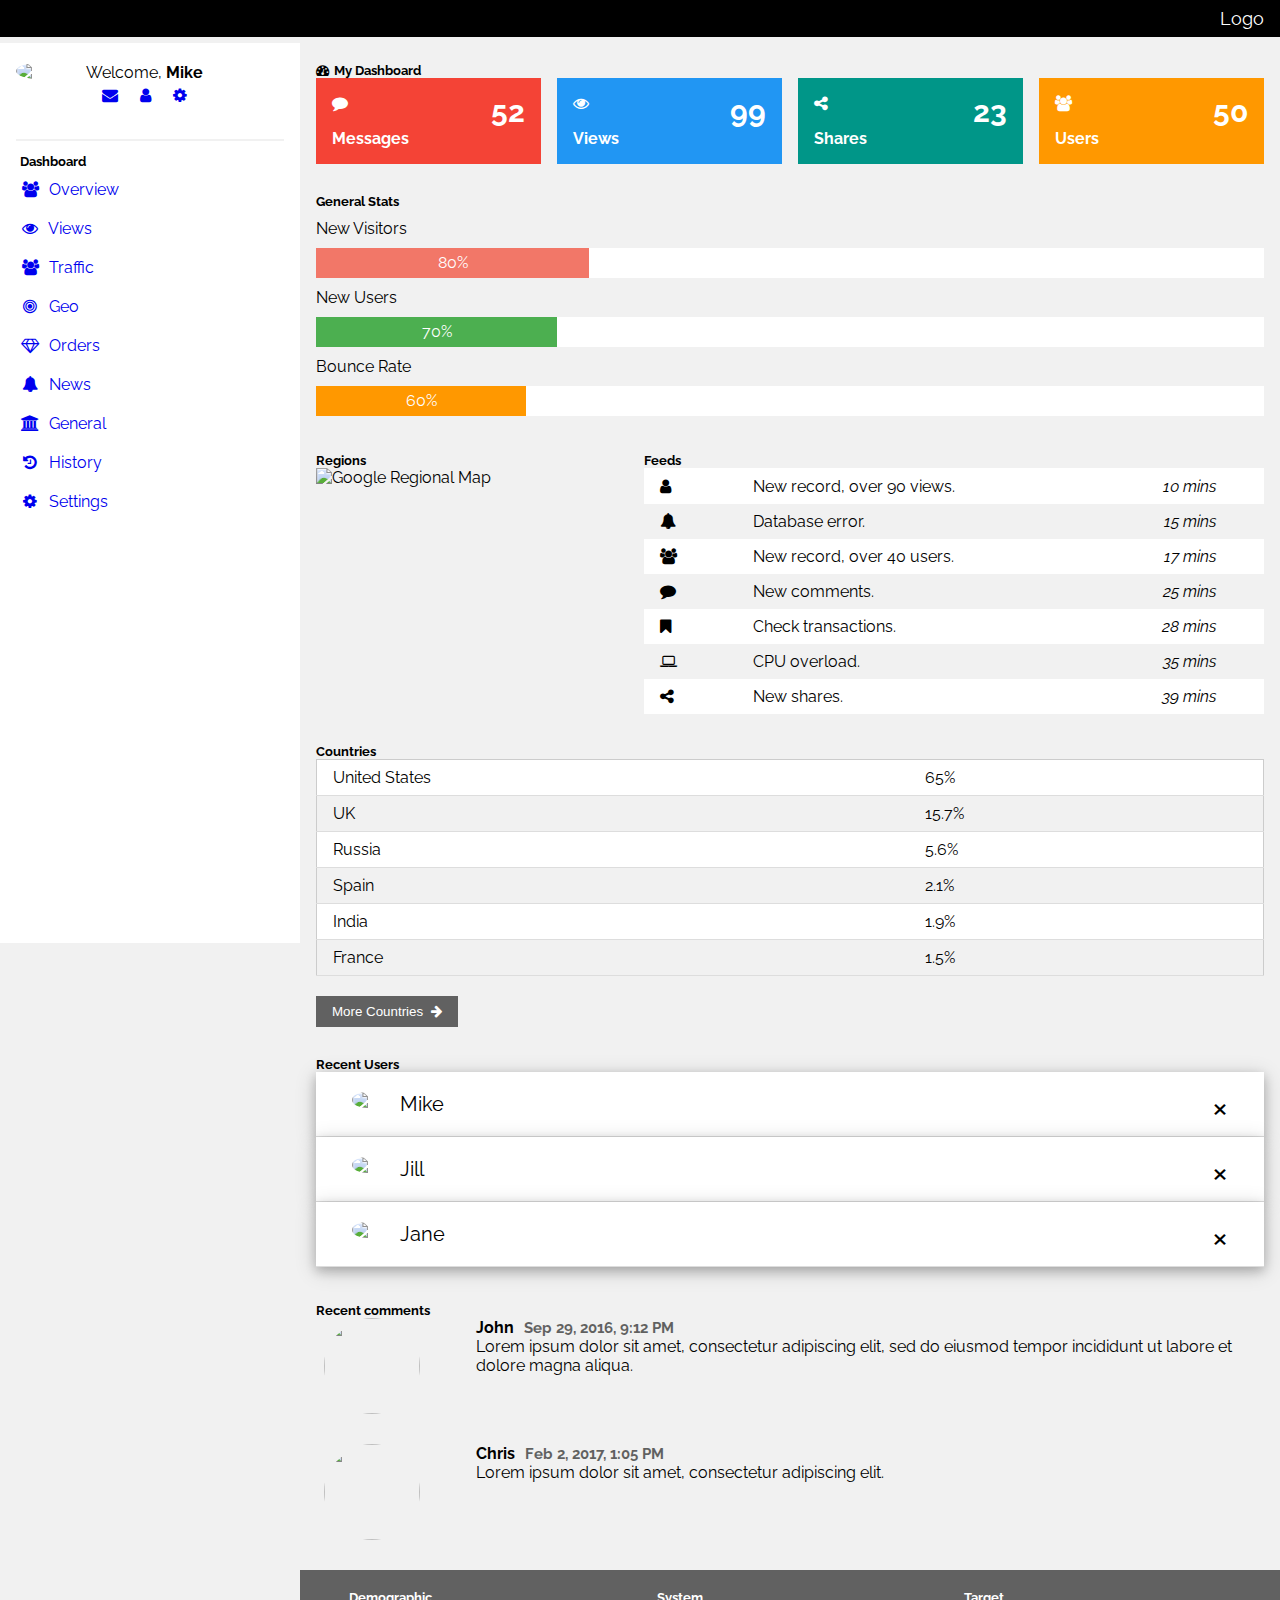
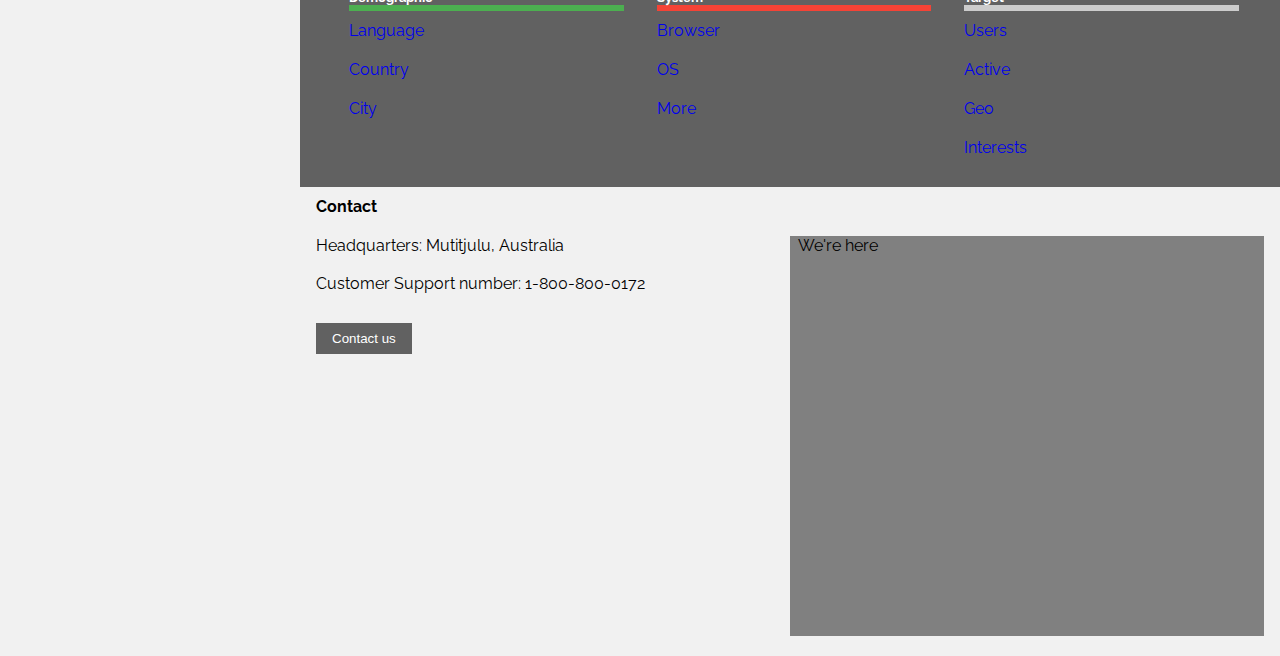
==== commit d501f550: "javascript contact-form and footer added" ====
--- a/index.html
+++ b/index.html
@@ -4,8 +4,8 @@
 		<title>Analytics Template</title>
 		<meta charset="UTF-8">
 		<meta name="viewport" content="width=device-width, initial-scale=1">
-		<link rel="stylesheet" href="stylesheet.css" type="text/css">
-		<link rel="stylesheet" href="grid-view.css">
+		<link rel="stylesheet" href="./css/stylesheet.css" type="text/css">
+		<link rel="stylesheet" href="./css/grid-view.css">
 		<link rel="stylesheet" href="https://www.w3schools.com/lib/w3.css">
 		<link rel="stylesheet" href="https://fonts.googleapis.com/css?family=Raleway">
 		<link rel="stylesheet" href="https://cdnjs.cloudflare.com/ajax/libs/font-awesome/4.7.0/css/font-awesome.min.css">
@@ -13,7 +13,6 @@
 		<!-- Top container -->
 		<div class="top-container clearfix">
 			<span class="logo">Logo</span>
-			<button class="openbtn"></button>
 		</div>
 		<!-- Sidenav/menu -->
 		<nav class="sidenav responsive" id="mySideNav">
@@ -89,58 +88,6 @@
 			      </div>
 			   </div>
 			</div>
-			<!-- News and Feeds -->
-			<div class="container clearfix section">
-				<div class="clearfix">
-					<div class="col-sm-12 col-m-12 col-lg-4 map">
-						<h5>Regions</h5>
-						<img src="http://www.w3schools.com/w3images/region.jpg" alt="Google Regional Map">
-					</div>
-					<div class="col-sm-12 col-m-12 col-lg-8 feeds">
-						<h5>Feeds</h5>
-						<table class="feeds-table">
-							<tbody>
-								<tr>
-									<td><i class="fa fa-user w3-blue w3-padding-tiny"></i></td>
-									<td class="middle clearfix">New record, over 90 views.</td>
-									<td class="right padding-right"><i>10 mins</i>
-									</td>
-								</tr>
-								<tr>
-            			<td><i class="fa fa-bell w3-red w3-padding-tiny"></i></td>
-            			<td class="middle">Database error.</td>
-            			<td class="right padding-right"><i>15 mins</i></td>
-          			</tr>
-								<tr>
-			            <td><i class="fa fa-users w3-orange w3-text-white w3-padding-tiny"></i></td>
-			            <td class="middle">New record, over 40 users.</td>
-			            <td class="right padding-right"><i>17 mins</i></td>
-			          </tr>
-								<tr>
-			            <td><i class="fa fa-comment w3-red w3-padding-tiny"></i></td>
-			            <td class="middle">New comments.</td>
-			            <td class="right padding-right"><i>25 mins</i></td>
-			          </tr>
-								<tr>
-			            <td><i class="fa fa-bookmark w3-light-blue w3-padding-tiny"></i></td>
-			            <td class="middle">Check transactions.</td>
-			            <td class="right padding-right"><i>28 mins</i></td>
-			          </tr>
-								<tr>
-			            <td><i class="fa fa-laptop w3-red w3-padding-tiny"></i></td>
-			            <td class="middle">CPU overload.</td>
-			            <td class="right padding-right"><i>35 mins</i></td>
-			          </tr>
-								<tr>
-			            <td><i class="fa fa-share-alt w3-green w3-padding-tiny"></i></td>
-			            <td class="middle">New shares.</td>
-			            <td class="right padding-right"><i>39 mins</i></td>
-			          </tr>
-							</tbody>
-						</table>
-					</div>
-				</div>
-			</div>
 			<!-- Progress Bars -->
 			<section id="progressbars">
 				<div class="container container2">
@@ -174,6 +121,58 @@
 					</div>
 				</div>
 			</section>
+			<!-- News and Feeds -->
+			<div class="container clearfix section">
+				<div class="clearfix">
+					<div class="col-sm-12 col-m-12 col-lg-4 map">
+						<h5>Regions</h5>
+						<img src="http://www.w3schools.com/w3images/region.jpg" alt="Google Regional Map">
+					</div>
+					<div class="col-sm-12 col-m-12 col-lg-8 feeds">
+						<h5>Feeds</h5>
+						<table class="feeds-table">
+							<tbody>
+								<tr>
+									<td><i class="fa fa-user w3-blue w3-padding-tiny"></i></td>
+									<td class="middle clearfix">New record, over 90 views.</td>
+									<td class="right padding-right"><i>10 mins</i>
+									</td>
+								</tr>
+								<tr>
+            			<td><i class="fa fa-bell w3-red w3-padding-tiny"></i></td>
+            			<td class="middle">Database error.</td>
+            			<td class="right padding-right"><i>15 mins</i></td>
+          			</tr>
+								<tr>
+			            <td><i class="fa fa-users w3-orange w3-text-white w3-padding-tiny"></i></td>
+			            <td class="middle">New record, over 40 users.</td>
+			            <td class="right padding-right"><i>17 mins</i></td>
+			          </tr>
+								<tr>
+			            <td><i class="fa fa-comment w3-red w3-padding-tiny"></i></td>
+			            <td class="middle">New comments.</td>
+			            <td class="right padding-right"><i>25 mins</i></td>
+			          </tr>
+								<tr>
+			            <td><i class="fa fa-bookmark w3-light-blue w3-padding-tiny"></i></td>
+			            <td class="middle">Check transactions.</td>
+			            <td class="right padding-right"><i>28 mins</i></td>
+			          </tr>
+								<tr>
+			            <td><i class="fa fa-laptop w3-red w3-padding-tiny"></i></td>
+			            <td class="middle">CPU overload.</td>
+			            <td class="right padding-right"><i>35 mins</i></td>
+			          </tr>
+								<tr>
+			            <td><i class="fa fa-share-alt w3-green w3-padding-tiny"></i></td>
+			            <td class="middle">New shares.</td>
+			            <td class="right padding-right"><i>39 mins</i></td>
+			          </tr>
+							</tbody>
+						</table>
+					</div>
+				</div>
+			</div>
 			<!-- Countries -->
 			<section class="countries container">
 				<h5>Countries</h5>
@@ -216,66 +215,88 @@
 				<div class="alert">
 				  <span class="closebtn">&times;</span><p>
 				  	<img src="http://www.w3schools.com/w3images/avatar5.png" class="avatar-small">Jill</p>
-				  </p>
 				</div>
 				<div class="alert">
 				  <span class="closebtn">&times;</span><p><img src="http://www.w3schools.com/w3images/avatar6.png" class="avatar-small">Jane</p></p>
 				</div>
 			</section>
+			<!-- Comments -->
+			<section class="comments container clearfix">
+				<h5>Recent comments</h5>
+				<div class="comment-row clearfix">
+					<div class="comment-image col-sm-12 col-m-2 col-lg-2">
+						<img class="circle-large" src="http://www.w3schools.com/w3images/avatar3.png">
+					</div>
+					<div class="comment-text col-sm-12 col-m-12 col-lg-10">
+						<h4>John<span class="comment-date">Sep 29, 2016, 9:12 PM</span></h4>
+						<p>Lorem ipsum dolor sit amet, consectetur adipiscing elit, sed do eiusmod tempor incididunt ut labore et dolore magna aliqua.</p>
+					</div>
+				</div>
+				<div class="comment-row clearfix">
+					<div class="comment-image col-sm-12 col-m-12 col-lg-2">
+						<img class="circle-large" src="http://www.w3schools.com/w3images/avatar1.png">
+					</div>
+					<div class="comment-text col-sm-12 col-m-12 col-lg-10">
+						<h4>Chris<span class="comment-date">Feb 2, 2017, 1:05 PM</span></h4>
+						<p>Lorem ipsum dolor sit amet, consectetur adipiscing elit.</p>
+					</div>
+				</div>
+			</section>
+			<!-- Footer -->
+			<footer class="clearfix dark-grey">
+				<div class="row">
+					<div class="col-sm-12 col-m-12 col-lg-4 column clearfix">
+						<h5 class="border-green">Demographic</h5>
+						<a href="#">Language</a>
+						<a href="#">Country</a>
+						<a href="#">City</a>
+					</div>
+					<div class="col-sm-12 col-m-12 col-lg-4 column clearfix">
+						<h5 class="border-red">System</h5>
+						<a href="#">Browser</a>
+						<a href="#">OS</a>
+						<a href="#">More</a>
+					</div>
+					<div class="col-sm-12 col-m-12 col-lg-4 column clearfix">
+						<h5 class="border-grey">Target</h5>
+						<a href="#">Users</a>
+						<a href="#">Active</a>
+						<a href="#">Geo</a>
+						<a href="#">Interests</a>
+					</div>
+				</div>
+			</footer>
+			<!-- Map -->
+			<section class="container contact">
+				<div class="clearfix">
+					<h4>Contact</h4>
+					<div class="container contact-info col-sm-12 col-m-12 col-lg-6">
+						<p>Headquarters: Mutitjulu, Australia</p><br>
+	 					<p>Customer Support number: 1-800-800-0172</p>
+	 					<div id="abc">
+						<!-- Popup Div Starts Here -->
+							<div id="popupContact">
+						<!-- Contact Us Form -->
+								<form action="#" id="form" method="post" name="form">
+							<i id="close" class="fa fa-times" aria-hidden="true" onclick="div_hide()"></i>
+								<h2>Contact Us</h2>
+								<hr>
+								<input id="name" class="name" name="name" placeholder="Name" type="text">
+								<input id="email" class="email" name="email" placeholder="Email" type="text">
+								<textarea id="msg" class="message" name="message" placeholder="Message"></textarea>
+								<a href="javascript:%20check_empty()" id="submit">Send</a>
+								</form>
+							</div>
+						<!-- Popup Div Ends Here -->
+						</div>
+	 					<button id="popup" onclick="div_show()" class="dark-grey-btn">Contact us</button>
+	 				</div>
+					<div id="map" class="col-sm-12 col-m-12 col-lg-6">We're here</div>
+				</div>
+			</section>
 		</div>
+	<script async defer src="https://maps.googleapis.com/maps/api/js?key=AIzaSyBEB3UixnjjkqQmiDbrY873S18EDj5FMKA&callback=initMap"></script>
 	<script src="https://cdnjs.cloudflare.com/ajax/libs/jquery/3.2.1/jquery.min.js"></script>
-		<!--<script>
-		    $(window).on("scroll", function() {
-            var innerBar = $(".inner-bar");
-            var yScroll = window.pageYOffset;
-            var position = $("#progressbars").offset().top;
-
-            if (yScroll > position - 10) {
-
-                $.each(innerBar, function(index, value) {
-                    $(this).animate({
-                        width: $(this).data("percent")
-                    }, 1500);
-                });
-            }
-        });
-		</script>-->
-		<script>
-		    $(function(){
-            $('.inner-bar').each(function(){
-               $(this).animate({
-                   width: $(this).data('percent')
-							 }, 2000);
-						});
-				})
-
-		//responsive
-			function toggleSidebar() {
-			  $('button').toggleClass('');
-			  $('#light-grey').toggleClass('');
-			  $('').toggleClass('');
-			}
-
-			$('.button').on('click tap', function() {
-			  toggleResponsive();
-			});
-			$(document).keyup(function(e) {
-			  if (e.keyCode === 27) {
-			    toggleResponsive();
-			  }
-			});
-
-		//alerts
-		var close = document.getElementsByClassName("closebtn");
-		var i;
-
-		for (i = 0; i < close.length; i++) {
-		    close[i].onclick = function(){
-		        var div = this.parentElement;
-		        div.style.opacity = "0";
-		        setTimeout(function(){ div.style.display = "none"; }, 600);
-		    }
-		}	
-		</script>
+	<script src="./javascript/script.js" type="text/javascript"></script>
 	</body>
 </html>--- a/css/stylesheet.css
+++ b/css/stylesheet.css
@@ -0,0 +1,623 @@
+/**
+*
+**/
+
+#light-grey {
+	font-family: "Raleway";
+	background-color: #f1f1f1;
+	color: #000;
+}
+
+.container {
+	padding: 0.01em 16px;
+	font-family: inherit;
+}
+
+.container h5:not(.mydashboard) {
+	margin-top: 10px;
+	font-family: inherit;
+}
+
+/* Top container */
+
+.top-container {
+	z-index: 4;
+	background-color: #000;
+	color: #fff;
+	padding: 8px 16px;
+	font-size: 18px;
+	top: 0;
+	position: fixed;
+	width: 100%;
+}
+
+.logo {
+	float: right;
+}
+
+/* Sidenav/menu */
+
+.sidenav {
+	z-index: 3;
+	width: 300px;
+	height: 100%;
+	background-color: #fff;
+	position: fixed;
+	overflow: auto;
+}
+
+.sidenav h5 {
+	font-family: inherit;
+}
+
+.user-info {
+	padding: 0.01em 16px;
+	margin-top: 20px;
+	margin-bottom: 20px;
+}
+
+.col-lg-8, .col-sm-8, .col-m-8 {
+	margin-bottom: 20px;
+}
+
+.avatar {
+	width: 46px;
+	margin-right: 16px;
+	border-radius: 50%;
+	border-style: none;
+	float: left;
+}
+
+hr {
+	display: block;
+	float: left;
+	width: 100%;
+}
+
+.sidenav a:not(.social-media-icons) {
+	display: block;
+}
+
+.social-media-icons {
+	display: inline-block;
+	padding: 4px 2px 4px 16px;
+	text-decoration: none;
+	background-color .25s,color .15s,box-shadow .15s,opacity .25s,filter .25s,border .15s;
+}
+
+.sidenav.fa {
+	background-color .25s,color .15s,box-shadow .15s,opacity .25s,filter .25s,border .15s;
+}
+
+.fa-envelope:hover {
+	color: red;
+}
+
+.fa-user:hover {
+	color: green;
+}
+
+.fa-cog:hover {
+	color: blue;
+}
+
+.container-dashboard {
+	display: inline-block;
+	padding-left: 4px;
+}
+
+.sidenav hr {
+	border: 1px solid #f1f1f1;
+	margin: 10px 0px;
+}
+
+.dashboard-btn {
+	padding: 10px 2px 10px 4px;
+	text-decoration: none;
+	display: inline-block;
+	background-color .25s,color .15s,box-shadow .15s,opacity .25s,filter .25s,border .15s;
+}
+
+.dashboard-btn:hover {
+	background-color: #f1f1f1;
+}
+
+.dashboard-btn:focus {
+	background-color: #2196F3;
+	color: #fff;
+	margin: 0;
+	padding: 10px;
+}
+
+.dashboard-btn:last-child {
+	margin-bottom: 30px;
+}
+
+/* Responsive Sidenav */
+
+@media(min-width: 300px) and (max-width: 998px){
+
+}
+
+/* PAGE CONTENT */
+
+.main {
+	margin-top: 43px;
+	margin-left: 300px;
+}
+
+/* Header */
+
+.row {
+	padding: 0 8px;
+	margin-bottom: 20px;
+}
+
+.col-sm-12, .col-m-12, .col-lg-3 {
+	float: left;
+	padding: 0 8px;
+}
+
+.color-container h3, .container h4 {
+	font-family: inherit;
+}
+
+.color-container h3 {
+	font-size: 30px;
+}
+
+.color-container {
+	color: #fff;
+	padding: 16px;
+}
+
+.red {
+	background-color: #f44336;
+}
+
+.left {
+	float: left;
+}
+
+.right {
+	float: right;
+}
+
+.blue {
+	background-color: #2196F3;
+}
+
+.teal {
+	background-color: #009688;
+}
+
+.orange {
+	background-color: #ff9800;
+}
+
+/* Progress Bars */
+
+.progress-text {
+	margin-bottom: 10px;
+	font-family: inherit;
+}
+
+.progress-text {
+	width: 90%;
+}
+
+.container2 p {
+	margin: 10px 0;
+}
+
+.progress-bar {
+	position: relative;
+  background-color: #fff;
+  padding: 15px 0;
+}
+
+.progressbar-full {
+	width: 100%;
+}
+
+.inner-bar {
+	overflow: hidden;
+	position: absolute;
+	height: 100%;
+	top: 0;
+	bottom: 0;
+	text-align: center;
+	padding: 5px;
+	color: #fff;
+}
+
+.red2 {
+	background-color: #f27768;
+}
+
+.green {
+	background-color: #4CAF50;
+}
+
+.yellow {
+	background-color: #ff9800;
+}
+
+.margin-bottom {
+	margin-bottom: 10px;
+}
+
+/* News and Feeds */
+
+.mydashboard {
+	margin-top: 20px;
+	font-family: inherit;
+}
+
+.fa-dashboard {
+	margin-right: 5px;
+}
+
+.section, .section h5 {
+	margin-top: 16px;
+	font-family: inherit;
+}
+
+.map {
+	display: inline-block;
+	padding-left: 0;
+	padding-right: 0;
+}
+
+.feeds {
+	display: inline-block;
+	padding-left: 15px;
+	padding-right: 0;
+}
+
+.map img {
+	width: 100%;
+	border-style: none;
+}
+
+.feeds-table {
+	width: 100%;
+}
+
+table {
+	border-top: 1px solid #fff;
+	border-collapse: collapse;
+}
+
+tr {
+	width: 100%;
+	padding: 8px;
+}
+
+tr:nth-child(odd) {
+	background-color: #fff;
+}
+
+td {
+	padding: 8px 32px 8px 16px;
+}
+
+.padding-right {
+	padding-right: 48px;
+}
+
+.middle {
+	text-align: left;
+}
+
+/* Countries */
+
+.countries h5{
+	margin-top: 0;
+	font-family: inherit;
+}
+
+.striped-table {
+  color: #000;
+  background-color: #fff;
+  border: 1px solid #ccc;
+  border-collapse: collapse;
+  border-spacing: 0;
+  width: 100%;
+  display: table;
+  margin-bottom: 20px;
+}
+
+.striped-table tr {
+	border-bottom: 1px solid #ddd;
+}
+
+.striped-table tr:nth-child(even) {
+	background-color: #f1f1f1;
+}
+
+.striped-table tr:hover {
+	background-color: #ddd;
+}
+
+.dark-grey-btn {
+	color: #fff;
+  background-color: #616161;
+  border: none;
+  display: inline-block;
+  outline: 0;
+  padding: 8px 16px;
+  vertical-align: middle;
+  overflow: hidden;
+  text-decoration: none;
+  text-align: center;
+  cursor: pointer;
+  margin-bottom: 20px;
+}
+
+.dark-grey-btn:hover {
+	background-color: #ddd;
+	color: #000;
+}
+
+/* Alerts */
+
+.alerts {
+	background-color: #f1f1f1;
+	margin-bottom: 25px;
+}
+
+.recent-users{
+	font-family: inherit;
+}
+
+.alert {
+  padding: 20px;
+  color: white;
+  opacity: 1;
+  transition: opacity 0.6s;
+  background-color: #fff;
+  border-bottom: 1px solid #ddd;
+  box-shadow: 0 4px 10px 0 rgba(0,0,0,0.2), 0 4px 20px 0 rgba(0,0,0,0.19);
+}
+
+.alert img {
+	width: 32px;
+	float: left;
+	display: inline-block;
+	border-radius: 50%;
+	margin-left: 16px;
+	margin-right: 16px;
+}
+
+.alert p {
+	color: #000;
+	font-size: 20px;
+}
+
+.closebtn {
+	margin-top: 5px;
+	margin-right: 16px;
+  margin-left: 15px;
+  color: #000;
+  float: right;
+  font-size: 35px;
+  line-height: 20px;
+  cursor: pointer;
+  transition: 0.3s;
+}
+
+/* Comments */
+
+.comment-row {
+	margin-bottom: 30px;
+}
+
+.circle-large {
+	width: 96px;
+	height: 96px;
+	border-radius: 50%;
+	border-style: none;
+	float: left;
+}
+
+.comment-date {
+	margin-left: 10px;
+	opacity: 0.60;
+	font-size: 15px;
+}
+
+/* Footer */
+
+.dark-grey {
+	background-color: #616161;
+	color: #fff;
+	padding: 20px 16px;
+	font-family: inherit;
+}
+
+.column {
+	padding-left: 25px;
+	font-size: 16px;
+}
+
+.column a {
+	margin-top: 10px;
+	margin-bottom: 10px;
+	text-decoration: none;
+	display: inline;
+	cursor: pointer;
+	position: relative;
+	float: left;
+	clear: both;
+	content: "";
+}
+
+.column a:hover {
+	color: #fff;
+}
+
+.column a:before {
+  content: "";
+  position: absolute;
+  width: 100%;
+  height: 2px;
+  bottom: 0;
+  visibility: hidden;
+  left: 0;
+  background-color: #fff;
+  transform: scaleX(0);
+  transition: all 0.3s ease-in-out 0s;
+}
+
+.column a:hover:before {
+  visibility: visible;
+  transform: scaleX(1);
+}
+
+.border-green {
+	border-bottom: 6px solid #4CAF50;
+}
+
+.border-red {
+	border-bottom: 6px solid #f44336;
+}
+
+.border-grey {
+	border-bottom: 6px solid #ccc;
+}
+
+/* Map */
+
+.contact {
+	margin-top: 10px;
+}
+
+.contact p {
+	display: block;
+}
+
+.contact button {
+	float: left;
+	margin-top: 30px;
+}
+
+.contact-info {
+	margin-top: 20px;
+	padding: 0;
+}
+
+#map {
+	margin-top: 20px;
+	margin-bottom: 20px;
+	width: 50%;
+	height: 400px;
+	background-color: grey;
+	float: right;
+}
+
+/* Contact Us Form */
+
+#abc {
+width: 100%;
+height: 100%;
+opacity: .96;
+top: 0;
+left: 0;
+display: none;
+position: fixed;
+background-color: #313131;
+overflow: auto;
+z-index: 99;
+}
+
+#close {
+position: absolute;
+cursor: pointer;
+float: right;
+top: 12px;
+right: 19px;
+font-size: 19px;
+}
+
+div#popupContact {
+position: absolute;
+left: 50%;
+margin-left: -202px;
+font-family: inherit;
+top: 7%;
+}
+
+form {
+width: 400px;
+padding: 10px 50px;
+border: 2px solid gray;
+border-radius: 10px;
+font-family: inherit;
+background-color: #fff;
+}
+
+h2 {
+background-color: #FEFFED;
+padding: 20px 35px;
+margin: -10px -50px;
+text-align: center;
+border-radius: 10px 10px 0 0;
+}
+
+hr {
+margin: 10px -50px;
+border: 0;
+border-top: 1px solid #ccc;
+}
+
+input[type=text] {
+width: 100%;
+padding: 10px;
+margin-top: 20px;
+border: 1px solid #ccc;
+padding-left: 40px;
+font-size: 16px;
+font-family: inherit;
+}
+
+.name {
+background-image: url(../images/name.jpg);
+background-repeat: no-repeat;
+background-position: 5px 7px;
+}
+
+.email {
+background-image: url(../images/email.png);
+background-repeat: no-repeat;
+background-position: 5px 7px;
+}
+
+.message {
+background-image: url(../images/msg.png);
+background-repeat: no-repeat;
+background-position: 5px 7px;
+width: 100%;
+height: 95px;
+padding: 10px;
+resize: none;
+margin-top: 20px;
+border: 1px solid #ccc;
+padding-left: 40px;
+font-family: inherit;
+margin-bottom: 30px;
+}
+
+#submit {
+text-decoration: none;
+width: 100%;
+text-align: center;
+display: block;
+background-color: #FFBC00;
+color: #fff;
+border: 1px solid #FFCB00;
+padding: 10px 0;
+font-size: 20px;
+cursor: pointer;
+border-radius: 5px;
+}
--- a/css/grid-view.css
+++ b/css/grid-view.css
@@ -0,0 +1,66 @@
+/**
+	*
+**/
+
+* {
+	box-sizing: border-box;
+	padding: 0;
+	margin: 0;
+}
+
+.clearfix::after,
+.clearfix::before {
+	display: table;
+	content: " ";
+	clear: both;
+}
+
+[class^="col-"] {
+	float: left;
+}
+
+@media (min-width: 300px) and (max-width: 600px) {
+.col-sm-1{width: 8%}
+.col-sm-2{width: 16%}
+.col-sm-3{width: 25%}
+.col-sm-4{width: 33%}
+.col-sm-5{width: 41%}
+.col-sm-6{width: 50%}
+.col-sm-7{width: 58%}
+.col-sm-8{width: 67%}
+.col-sm-9{width: 75%}
+.col-sm-10{width: 83%}
+.col-sm-11{width: 91%}
+.col-sm-12{width: 100%}
+}
+
+@media (min-width: 601px) and (max-width: 998px) {
+.col-m-1 {width: 8%;}
+.col-m-2 {width: 16%;}
+.col-m-3 {width: 25%;}
+.col-m-4 {width: 33%;}
+.col-m-5 {width: 41%;}
+.col-m-6 {width: 50%;}
+.col-m-7 {width: 58%;}
+.col-m-8 {width: 67%;}
+.col-m-9 {width: 75%;}
+.col-m-10 {width: 83%;}
+.col-m-11 {width: 91%;}
+.col-m-12 {width: 100%;}
+}
+
+
+@media (min-width: 999px) {
+.col-lg-1{width: 8%}
+.col-lg-2{width: 16%}
+.col-lg-3{width: 25%}
+.col-lg-4{width: 33%}
+.col-lg-5{width: 41%}
+.col-lg-6{width: 50%}
+.col-lg-7{width: 58%}
+.col-lg-8{width: 67%}
+.col-lg-9{width: 75%}
+.col-lg-10{width: 83%}
+.col-lg-11{width: 91%}
+.col-lg-12{width: 100%}
+}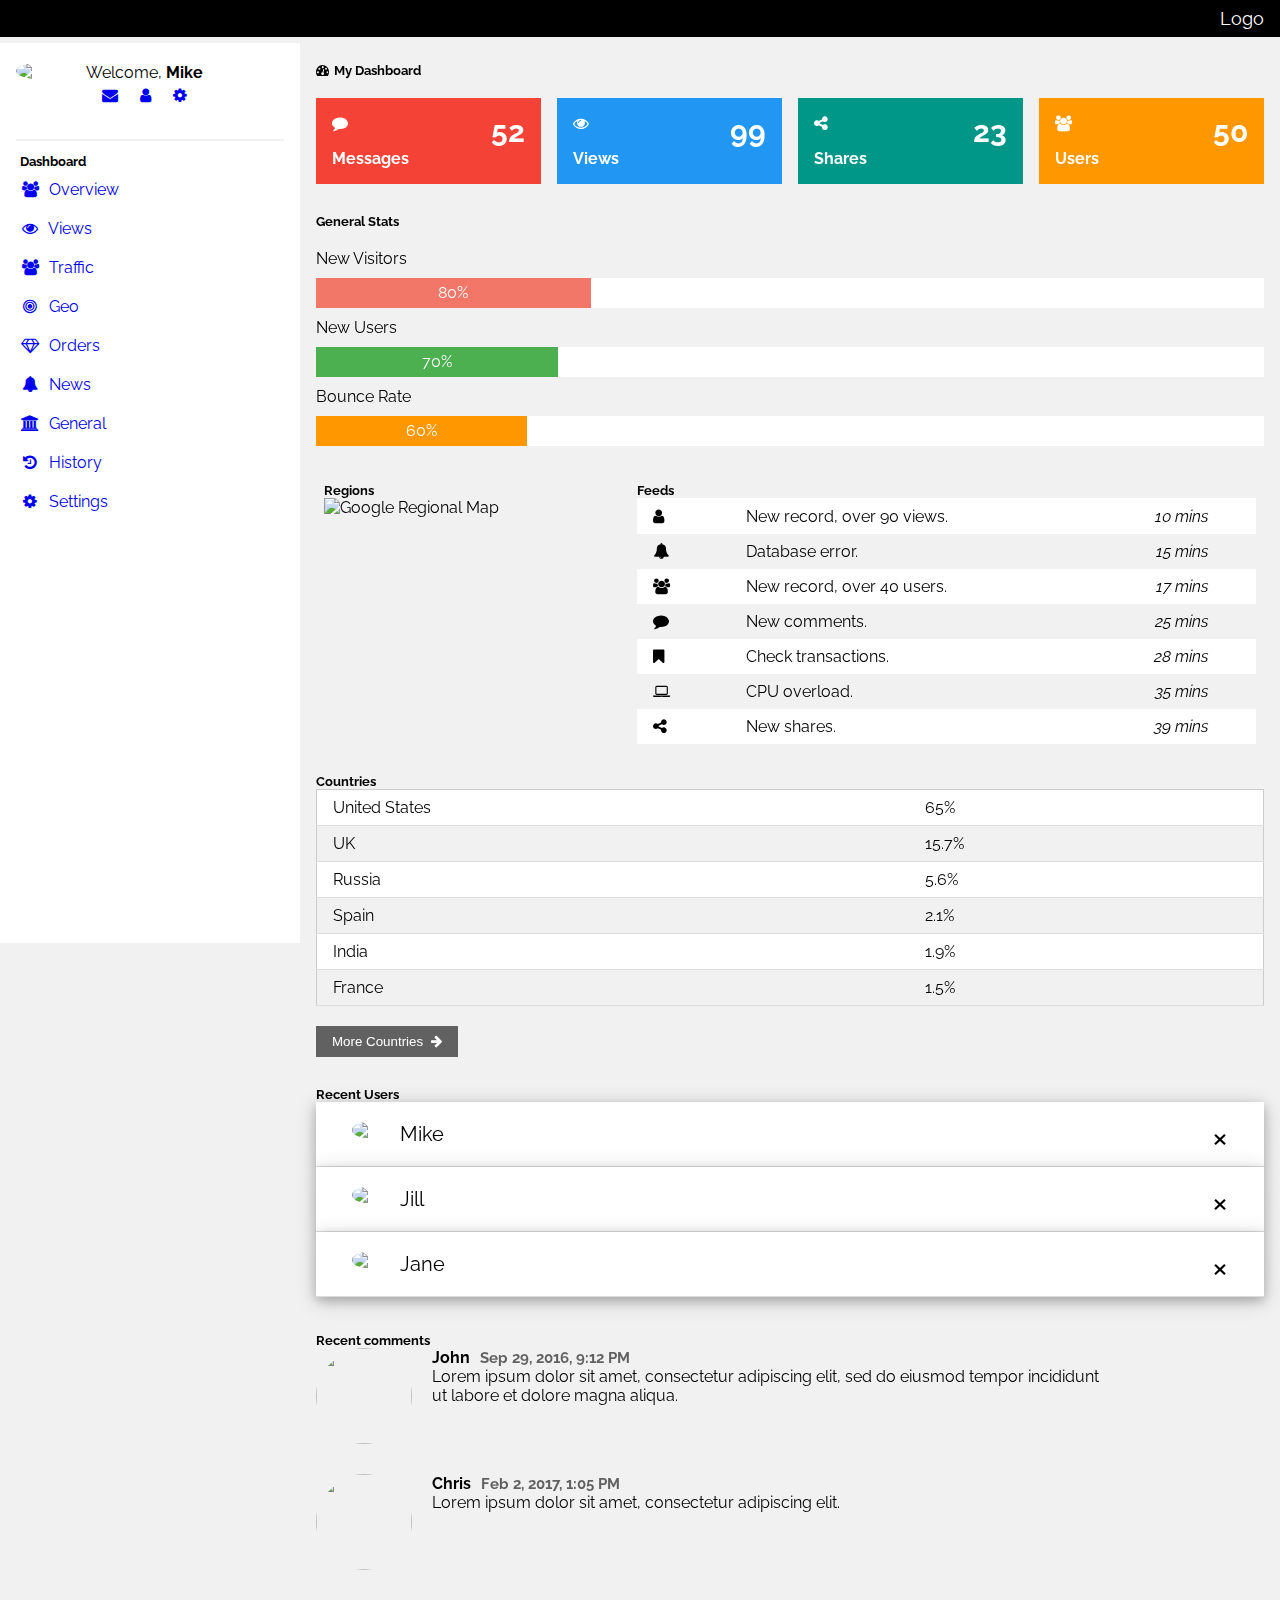
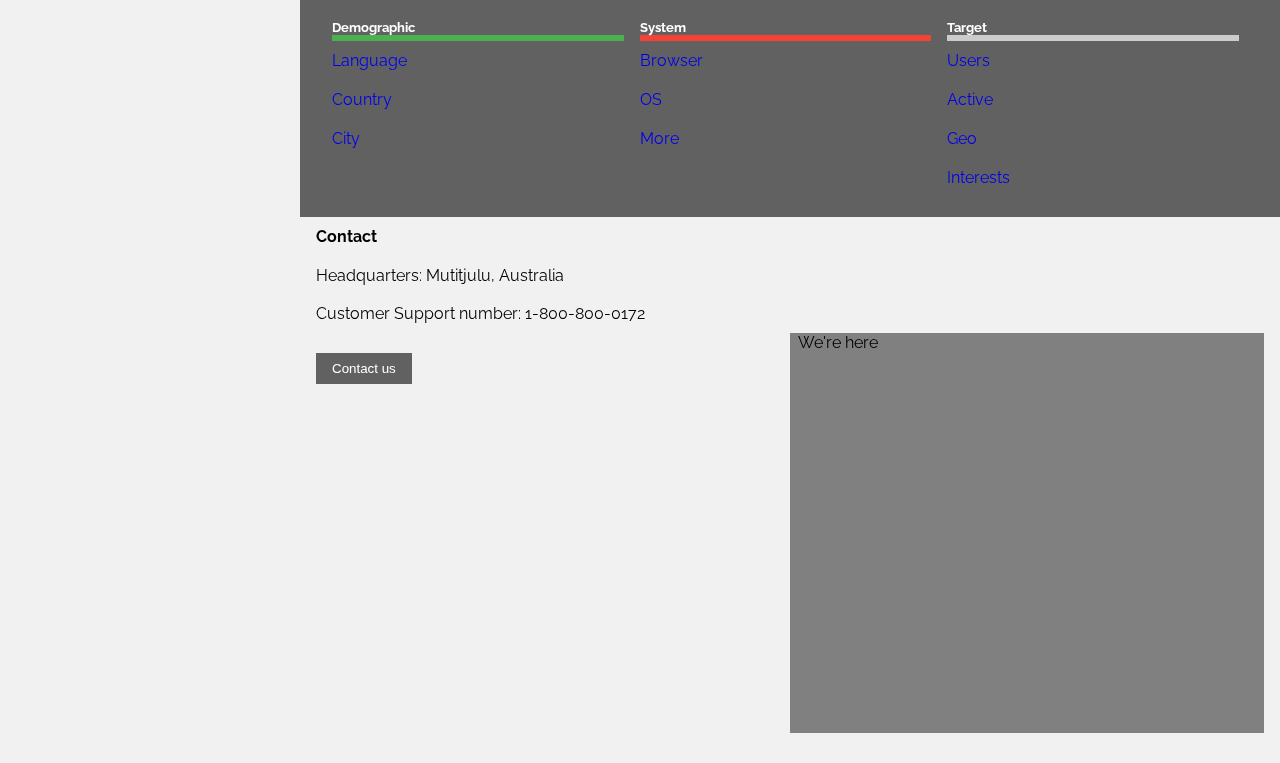
==== commit a25b2e22: "google map, 2 files deleted, javascript added" ====
--- a/index.html
+++ b/index.html
@@ -13,16 +13,15 @@
 		<!-- Top container -->
 		<div class="top-container clearfix">
 			<span class="logo">Logo</span>
+			<button onclick="openNav()" class="openNav" id="openNav"><i class="fa fa-bars"></i>Menu</button>
 		</div>
 		<!-- Sidenav/menu -->
 		<nav class="sidenav responsive" id="mySideNav">
-			<!-- Responsive Sinenav -->
-			<!-- End of Responsive Sidenav-->
 			<div class="user-info clearfix">
 				<div>
 					<img src="http://www.w3schools.com/w3images/avatar2.png" class="avatar">
 				</div>
-				<div class="col-sm-12 col-m-12 col-lg-8"><span>Welcome, <strong>Mike</strong></span><br>
+				<div class="col-sm-12 col-m-12 col-lg-8 margin-top"><span>Welcome, <strong>Mike</strong></span><br>
 					<a href="#" class="social-media-icons"><i class="fa fa-envelope"></i></a>
 					<a href="#" class="social-media-icons"><i class="fa fa-user"></i></a>
 					<a href="#" class="social-media-icons"><i class="fa fa-cog"></i></a>
@@ -278,7 +277,7 @@
 							<div id="popupContact">
 						<!-- Contact Us Form -->
 								<form action="#" id="form" method="post" name="form">
-							<i id="close" class="fa fa-times" aria-hidden="true" onclick="div_hide()"></i>
+								<i id="close" class="fa fa-times" aria-hidden="true" onclick="div_hide()"></i>
 								<h2>Contact Us</h2>
 								<hr>
 								<input id="name" class="name" name="name" placeholder="Name" type="text">
--- a/css/stylesheet.css
+++ b/css/stylesheet.css
@@ -35,10 +35,27 @@
 	float: right;
 }
 
+.openNav {
+	cursor: pointer;
+  display: inline-block;
+  width: auto;
+  margin: 0 auto;
+  transition: all .7s ease;
+  color: #fff;
+  background-color: #000;
+  border: none;
+  outline: none;
+  display: none;
+}
+
+.fa-bars {
+	margin-right: 5px;
+}
+
 /* Sidenav/menu */
 
 .sidenav {
-	z-index: 3;
+	z-index: 1;
 	width: 300px;
 	height: 100%;
 	background-color: #fff;
@@ -115,7 +132,7 @@
 	padding: 10px 2px 10px 4px;
 	text-decoration: none;
 	display: inline-block;
-	background-color .25s,color .15s,box-shadow .15s,opacity .25s,filter .25s,border .15s;
+	background-color: .25s,color .15s,box-shadow .15s,opacity .25s,filter .25s,border .15s;
 }
 
 .dashboard-btn:hover {
@@ -136,28 +153,51 @@
 /* Responsive Sidenav */
 
 @media(min-width: 300px) and (max-width: 998px){
-
+	div.main {
+		margin-left: 0px;
+ 		transition: .7s;
+ 		background-color: #f1f1f1;
+	}
+	.openNav {
+		display: inline;
+	}
+	div.margin-top {
+		margin-top: 20px;
+	}
 }
 
 /* PAGE CONTENT */
 
 .main {
+	margin-left: 300px;
 	margin-top: 43px;
-	margin-left: 300px;
+	z-index: 2;
+	position: relative;
+}
+
+div.move-to-right {
+	transform: translateX(300px);
+	margin-left: 0px;
+	margin-right: 300px;
 }
 
 /* Header */
+
+.mydashboard {
+	margin-top: 20px;
+	font-family: inherit;
+	margin-bottom: 20px;
+}
+
+.fa-dashboard {
+	margin-right: 5px;
+}
 
 .row {
 	padding: 0 8px;
 	margin-bottom: 20px;
 }
 
-.col-sm-12, .col-m-12, .col-lg-3 {
-	float: left;
-	padding: 0 8px;
-}
-
 .color-container h3, .container h4 {
 	font-family: inherit;
 }
@@ -198,7 +238,7 @@
 /* Progress Bars */
 
 .progress-text {
-	margin-bottom: 10px;
+	margin-bottom: 20px;
 	font-family: inherit;
 }
 
@@ -249,15 +289,6 @@
 
 /* News and Feeds */
 
-.mydashboard {
-	margin-top: 20px;
-	font-family: inherit;
-}
-
-.fa-dashboard {
-	margin-right: 5px;
-}
-
 .section, .section h5 {
 	margin-top: 16px;
 	font-family: inherit;
@@ -271,7 +302,7 @@
 
 .feeds {
 	display: inline-block;
-	padding-left: 15px;
+	
 	padding-right: 0;
 }
 
@@ -419,6 +450,7 @@
 	border-radius: 50%;
 	border-style: none;
 	float: left;
+	margin-right: 20px;
 }
 
 .comment-date {
@@ -508,8 +540,8 @@
 }
 
 #map {
-	margin-top: 20px;
-	margin-bottom: 20px;
+	margin-top: 10px;
+	margin-bottom: 30px;
 	width: 50%;
 	height: 400px;
 	background-color: grey;
@@ -526,7 +558,7 @@
 left: 0;
 display: none;
 position: fixed;
-background-color: #313131;
+background-color: #616161;
 overflow: auto;
 z-index: 99;
 }
@@ -545,7 +577,7 @@
 left: 50%;
 margin-left: -202px;
 font-family: inherit;
-top: 7%;
+top: 6%;
 }
 
 form {
@@ -558,7 +590,7 @@
 }
 
 h2 {
-background-color: #FEFFED;
+background-color: #f1f1f1;
 padding: 20px 35px;
 margin: -10px -50px;
 text-align: center;
@@ -613,11 +645,12 @@
 width: 100%;
 text-align: center;
 display: block;
-background-color: #FFBC00;
+background-color: #616161;
 color: #fff;
-border: 1px solid #FFCB00;
+border: 1px solid #616161;
 padding: 10px 0;
 font-size: 20px;
 cursor: pointer;
-border-radius: 5px;
-}
+border-radius: 2px;
+margin-bottom: 10px;
+}
--- a/css/grid-view.css
+++ b/css/grid-view.css
@@ -17,6 +17,7 @@
 
 [class^="col-"] {
 	float: left;
+	padding: 0 8px;
 }
 
 @media (min-width: 300px) and (max-width: 600px) {
